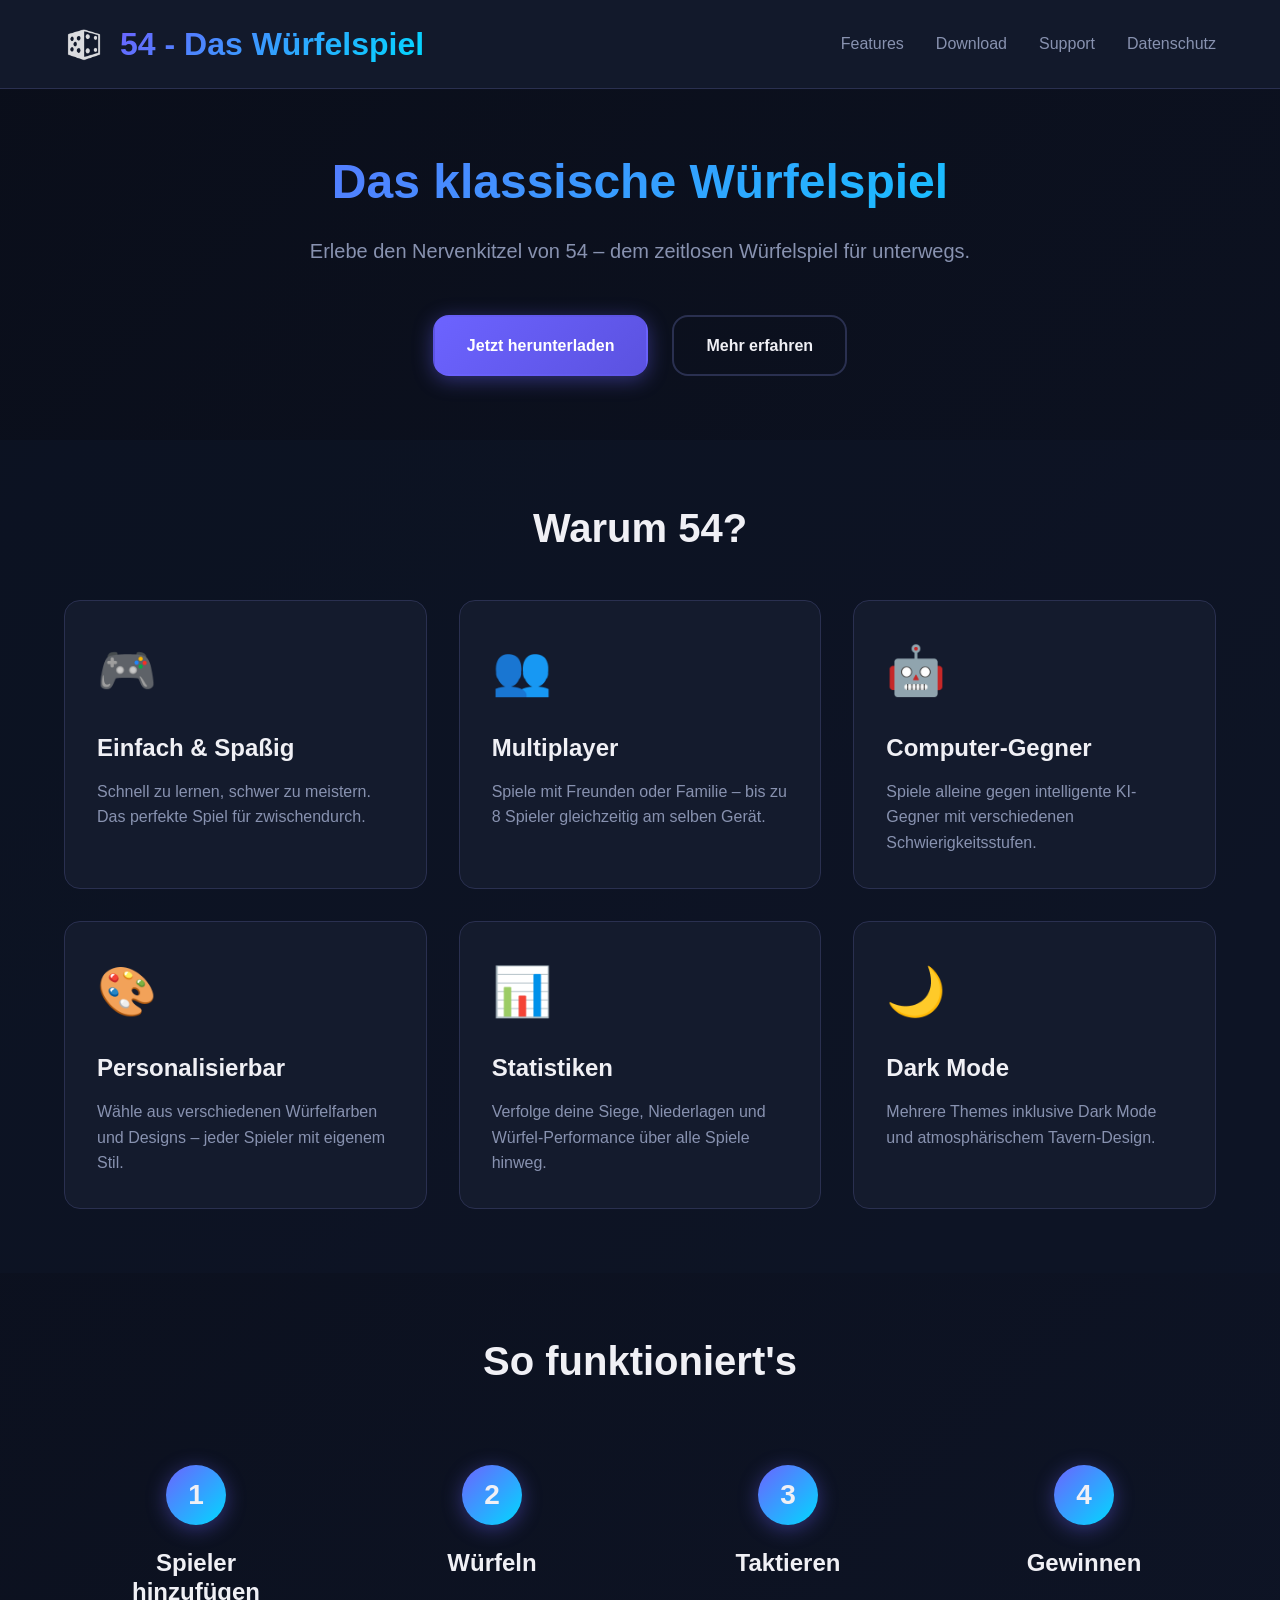
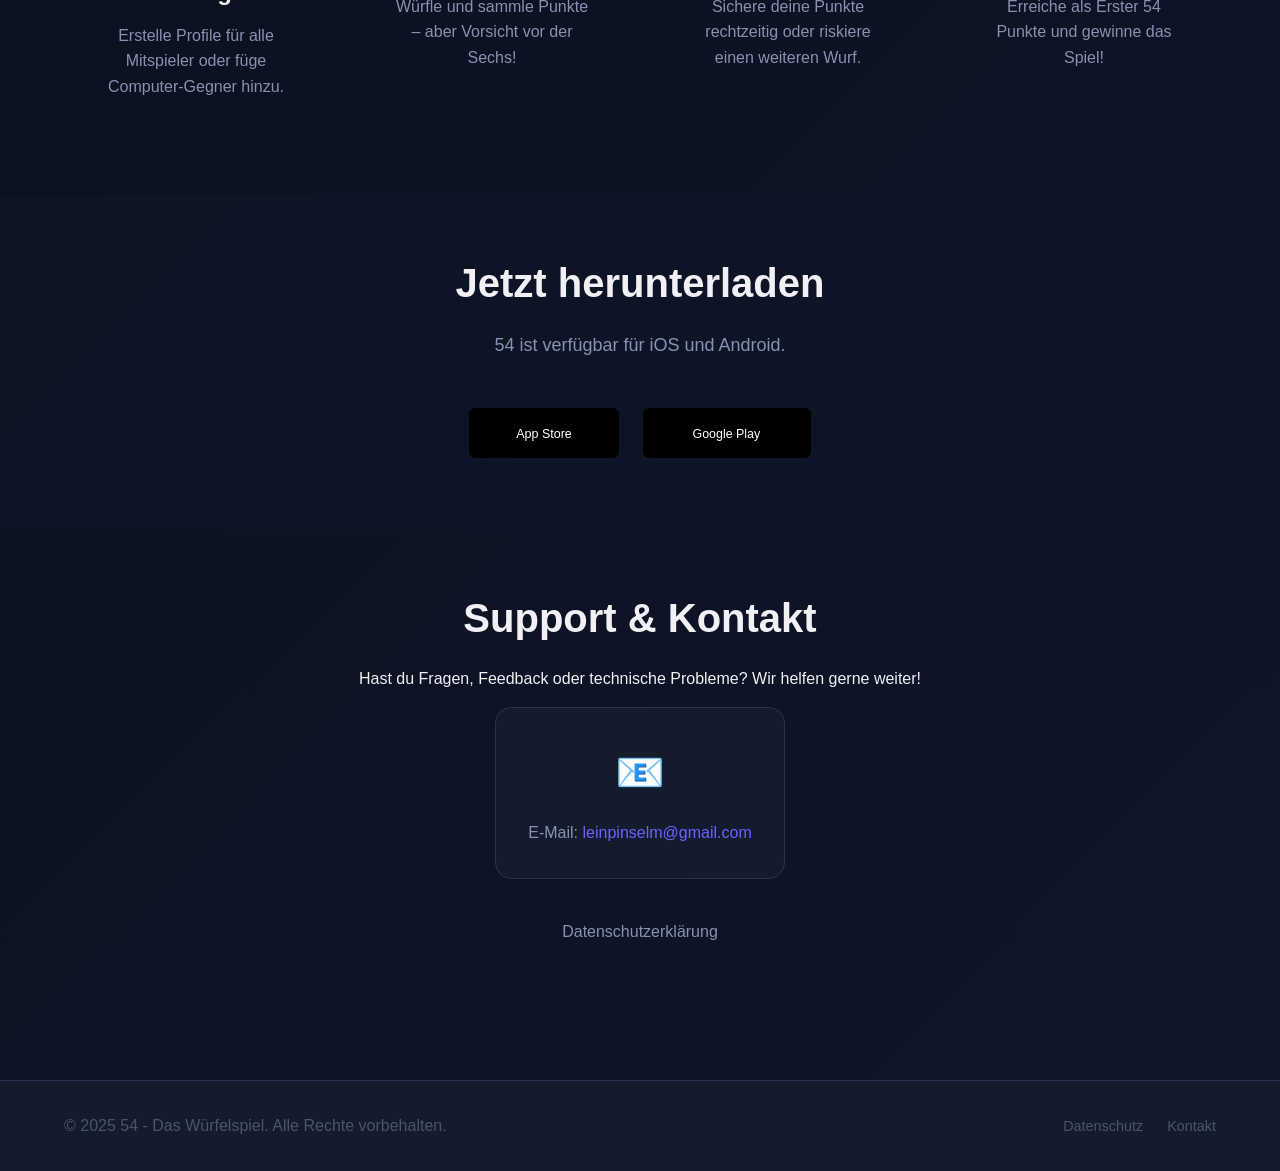
==== docs/index.html @ e67715a3 "Add files via upload" ====
<!DOCTYPE html>
<html lang="de">
<head>
    <meta charset="UTF-8">
    <meta name="viewport" content="width=device-width, initial-scale=1.0">
    <meta name="description" content="54 – Das klassische Würfelspiel für iOS und Android. Spiele gegen Freunde oder Computer-Gegner.">
    <meta name="keywords" content="54, Würfelspiel, Dice Game, iOS, Android, Multiplayer, Brettspiel">
    <meta name="author" content="54 App">
    
    <!-- Open Graph / Facebook -->
    <meta property="og:type" content="website">
    <!-- <meta property="og:url" content="https://fiftyfour-app.de/"> -->
    <meta property="og:title" content="54 – Das klassische Würfelspiel">
    <meta property="og:description" content="Erlebe den Nervenkitzel von 54 – dem zeitlosen Würfelspiel für unterwegs. Jetzt für iOS und Android.">
    <!-- <meta property="og:image" content="https://fiftyfour-app.de/og-image.png"> -->

    <!-- Twitter -->
    <meta property="twitter:card" content="summary_large_image">
    <!-- <meta property="twitter:url" content="https://fiftyfour-app.de/"> -->
    <meta property="twitter:title" content="54 – Das klassische Würfelspiel">
    <meta property="twitter:description" content="Erlebe den Nervenkitzel von 54 – dem zeitlosen Würfelspiel für unterwegs. Jetzt für iOS und Android.">
    <!-- <meta property="twitter:image" content="https://fiftyfour-app.de/og-image.png"> -->
    
    <!-- Favicon -->
    <link rel="icon" type="image/png" href="icon.png">
    
    <title>54 – Das Würfelspiel</title>
    <link rel="stylesheet" href="styles.css">
</head>
<body>
    <header>
        <div class="container">
            <div class="logo">
                <img src="icon.png" alt="FiftyFour App Icon" class="logo-icon">
                <h1>54 - Das Würfelspiel</h1>
            </div>
            <nav>
                <a href="#features">Features</a>
                <a href="#download">Download</a>
                <a href="#support">Support</a>
                <a href="privacy.html">Datenschutz</a>
            </nav>
        </div>
    </header>

    <main>
        <section class="hero">
            <div class="container">
                <h2>Das klassische Würfelspiel</h2>
                <p class="subtitle">Erlebe den Nervenkitzel von 54 – dem zeitlosen Würfelspiel für unterwegs.</p>
                <div class="cta-buttons">
                    <a href="#download" class="btn btn-primary">Jetzt herunterladen</a>
                    <a href="#features" class="btn btn-secondary">Mehr erfahren</a>
                </div>
            </div>
        </section>

        <section id="features" class="features">
            <div class="container">
                <h2>Warum 54?</h2>
                <div class="feature-grid">
                    <div class="feature-card">
                        <div class="feature-icon">🎮</div>
                        <h3>Einfach & Spaßig</h3>
                        <p>Schnell zu lernen, schwer zu meistern. Das perfekte Spiel für zwischendurch.</p>
                    </div>
                    <div class="feature-card">
                        <div class="feature-icon">👥</div>
                        <h3>Multiplayer</h3>
                        <p>Spiele mit Freunden oder Familie – bis zu 8 Spieler gleichzeitig am selben Gerät.</p>
                    </div>
                    <div class="feature-card">
                        <div class="feature-icon">🤖</div>
                        <h3>Computer-Gegner</h3>
                        <p>Spiele alleine gegen intelligente KI-Gegner mit verschiedenen Schwierigkeitsstufen.</p>
                    </div>
                    <div class="feature-card">
                        <div class="feature-icon">🎨</div>
                        <h3>Personalisierbar</h3>
                        <p>Wähle aus verschiedenen Würfelfarben und Designs – jeder Spieler mit eigenem Stil.</p>
                    </div>
                    <div class="feature-card">
                        <div class="feature-icon">📊</div>
                        <h3>Statistiken</h3>
                        <p>Verfolge deine Siege, Niederlagen und Würfel-Performance über alle Spiele hinweg.</p>
                    </div>
                    <div class="feature-card">
                        <div class="feature-icon">🌙</div>
                        <h3>Dark Mode</h3>
                        <p>Mehrere Themes inklusive Dark Mode und atmosphärischem Tavern-Design.</p>
                    </div>
                </div>
            </div>
        </section>

        <section id="how-to-play" class="how-to-play">
            <div class="container">
                <h2>So funktioniert's</h2>
                <div class="steps">
                    <div class="step">
                        <div class="step-number">1</div>
                        <h3>Spieler hinzufügen</h3>
                        <p>Erstelle Profile für alle Mitspieler oder füge Computer-Gegner hinzu.</p>
                    </div>
                    <div class="step">
                        <div class="step-number">2</div>
                        <h3>Würfeln</h3>
                        <p>Würfle und sammle Punkte – aber Vorsicht vor der Sechs!</p>
                    </div>
                    <div class="step">
                        <div class="step-number">3</div>
                        <h3>Taktieren</h3>
                        <p>Sichere deine Punkte rechtzeitig oder riskiere einen weiteren Wurf.</p>
                    </div>
                    <div class="step">
                        <div class="step-number">4</div>
                        <h3>Gewinnen</h3>
                        <p>Erreiche als Erster 54 Punkte und gewinne das Spiel!</p>
                    </div>
                </div>
            </div>
        </section>

        <section id="download" class="download">
            <div class="container">
                <h2>Jetzt herunterladen</h2>
                <p>54 ist verfügbar für iOS und Android.</p>
                <div class="download-buttons">
                    <a href="#" class="store-badge" aria-label="Download on the App Store">
                        <img src="data:image/svg+xml,%3Csvg xmlns='http://www.w3.org/2000/svg' width='120' height='40' viewBox='0 0 120 40'%3E%3Crect fill='%23000' width='120' height='40' rx='5'/%3E%3Ctext x='60' y='24' font-family='Arial' font-size='10' fill='%23fff' text-anchor='middle'%3EApp Store%3C/text%3E%3C/svg%3E" alt="Download on the App Store">
                    </a>
                    <a href="#" class="store-badge" aria-label="Get it on Google Play">
                        <img src="data:image/svg+xml,%3Csvg xmlns='http://www.w3.org/2000/svg' width='135' height='40' viewBox='0 0 135 40'%3E%3Crect fill='%23000' width='135' height='40' rx='5'/%3E%3Ctext x='67' y='24' font-family='Arial' font-size='10' fill='%23fff' text-anchor='middle'%3EGoogle Play%3C/text%3E%3C/svg%3E" alt="Get it on Google Play">
                    </a>
                </div>
            </div>
        </section>

        <section id="support" class="support">
            <div class="container">
                <h2>Support & Kontakt</h2>
                <p>Hast du Fragen, Feedback oder technische Probleme? Wir helfen gerne weiter!</p>
                <div class="contact-info">
                    <div class="contact-item">
                        <div class="contact-icon">📧</div>
                        <p>E-Mail: <a href="mailto:leinpinselm@gmail.com">leinpinselm@gmail.com</a></p>
                    </div>
                </div>
                <div class="support-links">
                    <a href="privacy.html" class="support-link">Datenschutzerklärung</a>
                </div>
            </div>
        </section>
    </main>

    <footer>
        <div class="container">
            <p>&copy; 2025 54 - Das Würfelspiel. Alle Rechte vorbehalten.</p>
            <nav class="footer-nav">
                <a href="privacy.html">Datenschutz</a>
                <a href="#support">Kontakt</a>
            </nav>
        </div>
    </footer>
</body>
</html>
---- docs/styles.css ----
/* ============================================
   FiftyFour Website Styles
   ============================================ */

:root {
    /* Color Palette - derived from app theme */
    --color-primary: #6C63FF;
    --color-primary-dark: #5B52E0;
    --color-secondary: #00D9FF;
    --color-accent-gold: #FFD700;
    --color-accent-green: #00E676;
    --color-accent-red: #FF4757;

    /* Backgrounds */
    --bg-dark: #0A0E1A;
    --bg-dark-alt: #0F1629;
    --bg-card: #141B2D;
    --bg-card-light: #1C2541;

    /* Text Colors */
    --text-primary: #F0F0F5;
    --text-secondary: #8892B0;
    --text-muted: #4A5568;

    /* Borders */
    --border-subtle: #2A3050;

    /* Spacing */
    --spacing-xs: 0.5rem;
    --spacing-sm: 1rem;
    --spacing-md: 1.5rem;
    --spacing-lg: 2rem;
    --spacing-xl: 3rem;
    --spacing-2xl: 4rem;

    /* Borders & Radius */
    --radius-sm: 8px;
    --radius-md: 12px;
    --radius-lg: 16px;
    --radius-xl: 24px;

    /* Transitions */
    --transition-fast: 0.15s ease;
    --transition-normal: 0.3s ease;
    --transition-slow: 0.5s ease;
}

/* ============================================
   Base Styles
   ============================================ */

* {
    margin: 0;
    padding: 0;
    box-sizing: border-box;
}

html {
    scroll-behavior: smooth;
}

body {
    font-family: -apple-system, BlinkMacSystemFont, 'Segoe UI', 'Roboto', 'Oxygen', 'Ubuntu', 'Cantarell', sans-serif;
    background: linear-gradient(135deg, var(--bg-dark) 0%, var(--bg-dark-alt) 100%);
    color: var(--text-primary);
    line-height: 1.6;
    min-height: 100vh;
}

.container {
    max-width: 1200px;
    margin: 0 auto;
    padding: 0 var(--spacing-md);
}

/* ============================================
   Typography
   ============================================ */

h1, h2, h3, h4, h5, h6 {
    font-weight: 700;
    line-height: 1.2;
    margin-bottom: var(--spacing-sm);
}

h1 { font-size: 2.5rem; }
h2 { font-size: 2rem; }
h3 { font-size: 1.5rem; }
h4 { font-size: 1.25rem; }

p {
    margin-bottom: var(--spacing-sm);
}

a {
    color: var(--color-primary);
    text-decoration: none;
    transition: color var(--transition-fast);
}

a:hover {
    color: var(--color-secondary);
}

/* ============================================
   Header
   ============================================ */

header {
    background: rgba(20, 27, 45, 0.95);
    backdrop-filter: blur(10px);
    border-bottom: 1px solid var(--border-subtle);
    padding: var(--spacing-md) 0;
    position: sticky;
    top: 0;
    z-index: 1000;
}

header .container {
    display: flex;
    justify-content: space-between;
    align-items: center;
}

.logo {
    display: flex;
    align-items: center;
    gap: var(--spacing-sm);
}

.logo-icon {
    width: 40px;
    height: 40px;
    border-radius: var(--radius-sm);
    object-fit: contain;
    animation: subtle-float 3s ease-in-out infinite;
}

@keyframes subtle-float {
    0%, 100% { transform: translateY(0); }
    50% { transform: translateY(-5px); }
}

.logo h1 {
    margin: 0;
    font-size: 2rem;
    background: linear-gradient(135deg, var(--color-primary), var(--color-secondary));
    -webkit-background-clip: text;
    -webkit-text-fill-color: transparent;
    background-clip: text;
}

nav {
    display: flex;
    gap: var(--spacing-lg);
}

nav a {
    color: var(--text-secondary);
    font-weight: 500;
    transition: color var(--transition-fast);
}

nav a:hover {
    color: var(--text-primary);
}

/* ============================================
   Hero Section
   ============================================ */

.hero {
    padding: var(--spacing-2xl) 0;
    text-align: center;
}

.hero h2 {
    font-size: 3rem;
    margin-bottom: var(--spacing-md);
    background: linear-gradient(135deg, var(--color-primary), var(--color-secondary));
    -webkit-background-clip: text;
    -webkit-text-fill-color: transparent;
    background-clip: text;
}

.subtitle {
    font-size: 1.25rem;
    color: var(--text-secondary);
    margin-bottom: var(--spacing-xl);
}

.cta-buttons {
    display: flex;
    gap: var(--spacing-md);
    justify-content: center;
    flex-wrap: wrap;
}

/* ============================================
   Buttons
   ============================================ */

.btn {
    display: inline-block;
    padding: var(--spacing-sm) var(--spacing-lg);
    border-radius: var(--radius-lg);
    font-weight: 600;
    font-size: 1rem;
    text-align: center;
    cursor: pointer;
    transition: all var(--transition-normal);
    border: 2px solid transparent;
}

.btn-primary {
    background: linear-gradient(135deg, var(--color-primary), var(--color-primary-dark));
    color: white;
    box-shadow: 0 4px 20px rgba(108, 99, 255, 0.4);
}

.btn-primary:hover {
    transform: translateY(-2px);
    box-shadow: 0 6px 30px rgba(108, 99, 255, 0.6);
}

.btn-secondary {
    background: transparent;
    color: var(--text-primary);
    border: 2px solid var(--border-subtle);
}

.btn-secondary:hover {
    border-color: var(--color-primary);
    background: rgba(108, 99, 255, 0.1);
}

/* ============================================
   Features Section
   ============================================ */

.features {
    padding: var(--spacing-2xl) 0;
    background: rgba(15, 22, 41, 0.5);
}

.features h2 {
    text-align: center;
    margin-bottom: var(--spacing-xl);
    font-size: 2.5rem;
}

.feature-grid {
    display: grid;
    grid-template-columns: repeat(auto-fit, minmax(280px, 1fr));
    gap: var(--spacing-lg);
}

.feature-card {
    background: var(--bg-card);
    border: 1px solid var(--border-subtle);
    border-radius: var(--radius-lg);
    padding: var(--spacing-lg);
    transition: all var(--transition-normal);
}

.feature-card:hover {
    transform: translateY(-5px);
    border-color: var(--color-primary);
    box-shadow: 0 8px 30px rgba(108, 99, 255, 0.2);
}

.feature-icon {
    font-size: 3rem;
    margin-bottom: var(--spacing-md);
}

.feature-card h3 {
    color: var(--text-primary);
    margin-bottom: var(--spacing-sm);
}

.feature-card p {
    color: var(--text-secondary);
    margin: 0;
}

/* ============================================
   How To Play Section
   ============================================ */

.how-to-play {
    padding: var(--spacing-2xl) 0;
}

.how-to-play h2 {
    text-align: center;
    margin-bottom: var(--spacing-xl);
    font-size: 2.5rem;
}

.steps {
    display: grid;
    grid-template-columns: repeat(auto-fit, minmax(240px, 1fr));
    gap: var(--spacing-lg);
}

.step {
    text-align: center;
    padding: var(--spacing-lg);
}

.step-number {
    width: 60px;
    height: 60px;
    background: linear-gradient(135deg, var(--color-primary), var(--color-secondary));
    border-radius: 50%;
    display: flex;
    align-items: center;
    justify-content: center;
    font-size: 1.75rem;
    font-weight: bold;
    margin: 0 auto var(--spacing-md);
    box-shadow: 0 4px 20px rgba(108, 99, 255, 0.4);
}

.step h3 {
    margin-bottom: var(--spacing-sm);
}

.step p {
    color: var(--text-secondary);
    margin: 0;
}

/* ============================================
   Download Section
   ============================================ */

.download {
    padding: var(--spacing-2xl) 0;
    background: rgba(15, 22, 41, 0.5);
    text-align: center;
}

.download h2 {
    margin-bottom: var(--spacing-md);
    font-size: 2.5rem;
}

.download p {
    font-size: 1.125rem;
    color: var(--text-secondary);
    margin-bottom: var(--spacing-xl);
}

.download-buttons {
    display: flex;
    gap: var(--spacing-md);
    justify-content: center;
    flex-wrap: wrap;
}

.store-badge {
    display: inline-block;
    transition: transform var(--transition-fast);
}

.store-badge:hover {
    transform: scale(1.05);
}

.store-badge img {
    height: 50px;
    width: auto;
}

/* ============================================
   Support Section
   ============================================ */

.support {
    padding: var(--spacing-2xl) 0;
    text-align: center;
}

.support h2 {
    margin-bottom: var(--spacing-md);
    font-size: 2.5rem;
}

.support > p {
    font-size: 1.125rem;
    color: var(--text-secondary);
    margin-bottom: var(--spacing-xl);
}

.contact-info {
    display: flex;
    justify-content: center;
    gap: var(--spacing-xl);
    flex-wrap: wrap;
    margin-bottom: var(--spacing-lg);
}

.contact-item {
    background: var(--bg-card);
    border: 1px solid var(--border-subtle);
    border-radius: var(--radius-lg);
    padding: var(--spacing-lg);
    min-width: 280px;
}

.contact-icon {
    font-size: 2.5rem;
    margin-bottom: var(--spacing-sm);
}

.contact-item p {
    margin: 0;
    color: var(--text-secondary);
}

.contact-item a {
    color: var(--color-primary);
    font-weight: 500;
}

.support-links {
    display: flex;
    gap: var(--spacing-md);
    justify-content: center;
    flex-wrap: wrap;
}

.support-link {
    color: var(--text-secondary);
    font-weight: 500;
    padding: var(--spacing-xs) var(--spacing-md);
    border-radius: var(--radius-sm);
    transition: all var(--transition-fast);
}

.support-link:hover {
    background: rgba(108, 99, 255, 0.1);
    color: var(--color-primary);
}

/* ============================================
   Privacy Page
   ============================================ */

.privacy-page {
    padding: var(--spacing-xl) 0;
}

.privacy-page .container {
    max-width: 900px;
}

.privacy-page h1 {
    font-size: 2.5rem;
    margin-bottom: var(--spacing-sm);
    text-align: center;
}

.last-updated {
    text-align: center;
    color: var(--text-muted);
    font-style: italic;
    margin-bottom: var(--spacing-xl);
}

.privacy-section {
    background: var(--bg-card);
    border: 1px solid var(--border-subtle);
    border-radius: var(--radius-lg);
    padding: var(--spacing-lg);
    margin-bottom: var(--spacing-lg);
}

.privacy-section h2 {
    color: var(--color-primary);
    border-bottom: 2px solid var(--border-subtle);
    padding-bottom: var(--spacing-sm);
    margin-bottom: var(--spacing-md);
}

.privacy-section h3 {
    color: var(--text-primary);
    margin-top: var(--spacing-md);
    margin-bottom: var(--spacing-sm);
}

.privacy-section ul {
    margin-left: var(--spacing-lg);
    margin-bottom: var(--spacing-sm);
}

.privacy-section li {
    color: var(--text-secondary);
    margin-bottom: var(--spacing-xs);
}

.contact-box {
    background: rgba(108, 99, 255, 0.1);
    border: 1px solid var(--color-primary);
    border-radius: var(--radius-md);
    padding: var(--spacing-md);
    margin: var(--spacing-md) 0;
}

.contact-box p {
    margin: 0;
}

.back-link {
    text-align: center;
    margin-top: var(--spacing-xl);
}

/* ============================================
   Footer
   ============================================ */

footer {
    background: var(--bg-card);
    border-top: 1px solid var(--border-subtle);
    padding: var(--spacing-lg) 0;
    margin-top: var(--spacing-2xl);
}

footer .container {
    display: flex;
    justify-content: space-between;
    align-items: center;
    flex-wrap: wrap;
    gap: var(--spacing-md);
}

footer p {
    margin: 0;
    color: var(--text-muted);
}

.footer-nav {
    display: flex;
    gap: var(--spacing-md);
}

.footer-nav a {
    color: var(--text-muted);
    font-size: 0.9rem;
}

.footer-nav a:hover {
    color: var(--text-primary);
}

/* ============================================
   Responsive Design
   ============================================ */

@media (max-width: 768px) {
    h1 { font-size: 2rem; }
    h2 { font-size: 1.75rem; }
    h3 { font-size: 1.25rem; }

    .hero h2 {
        font-size: 2rem;
    }

    nav {
        gap: var(--spacing-sm);
    }

    nav a {
        font-size: 0.9rem;
    }

    .cta-buttons {
        flex-direction: column;
        align-items: center;
    }

    .btn {
        width: 100%;
        max-width: 280px;
    }

    footer .container {
        flex-direction: column;
        text-align: center;
    }

    .feature-grid,
    .steps {
        grid-template-columns: 1fr;
    }
}

@media (max-width: 480px) {
    .logo h1 {
        font-size: 1.5rem;
    }

    nav {
        display: grid;
        grid-template-columns: 1fr 1fr;
        gap: var(--spacing-xs);
    }

    .hero {
        padding: var(--spacing-xl) 0;
    }

    .features,
    .how-to-play,
    .download,
    .support {
        padding: var(--spacing-xl) 0;
    }
}
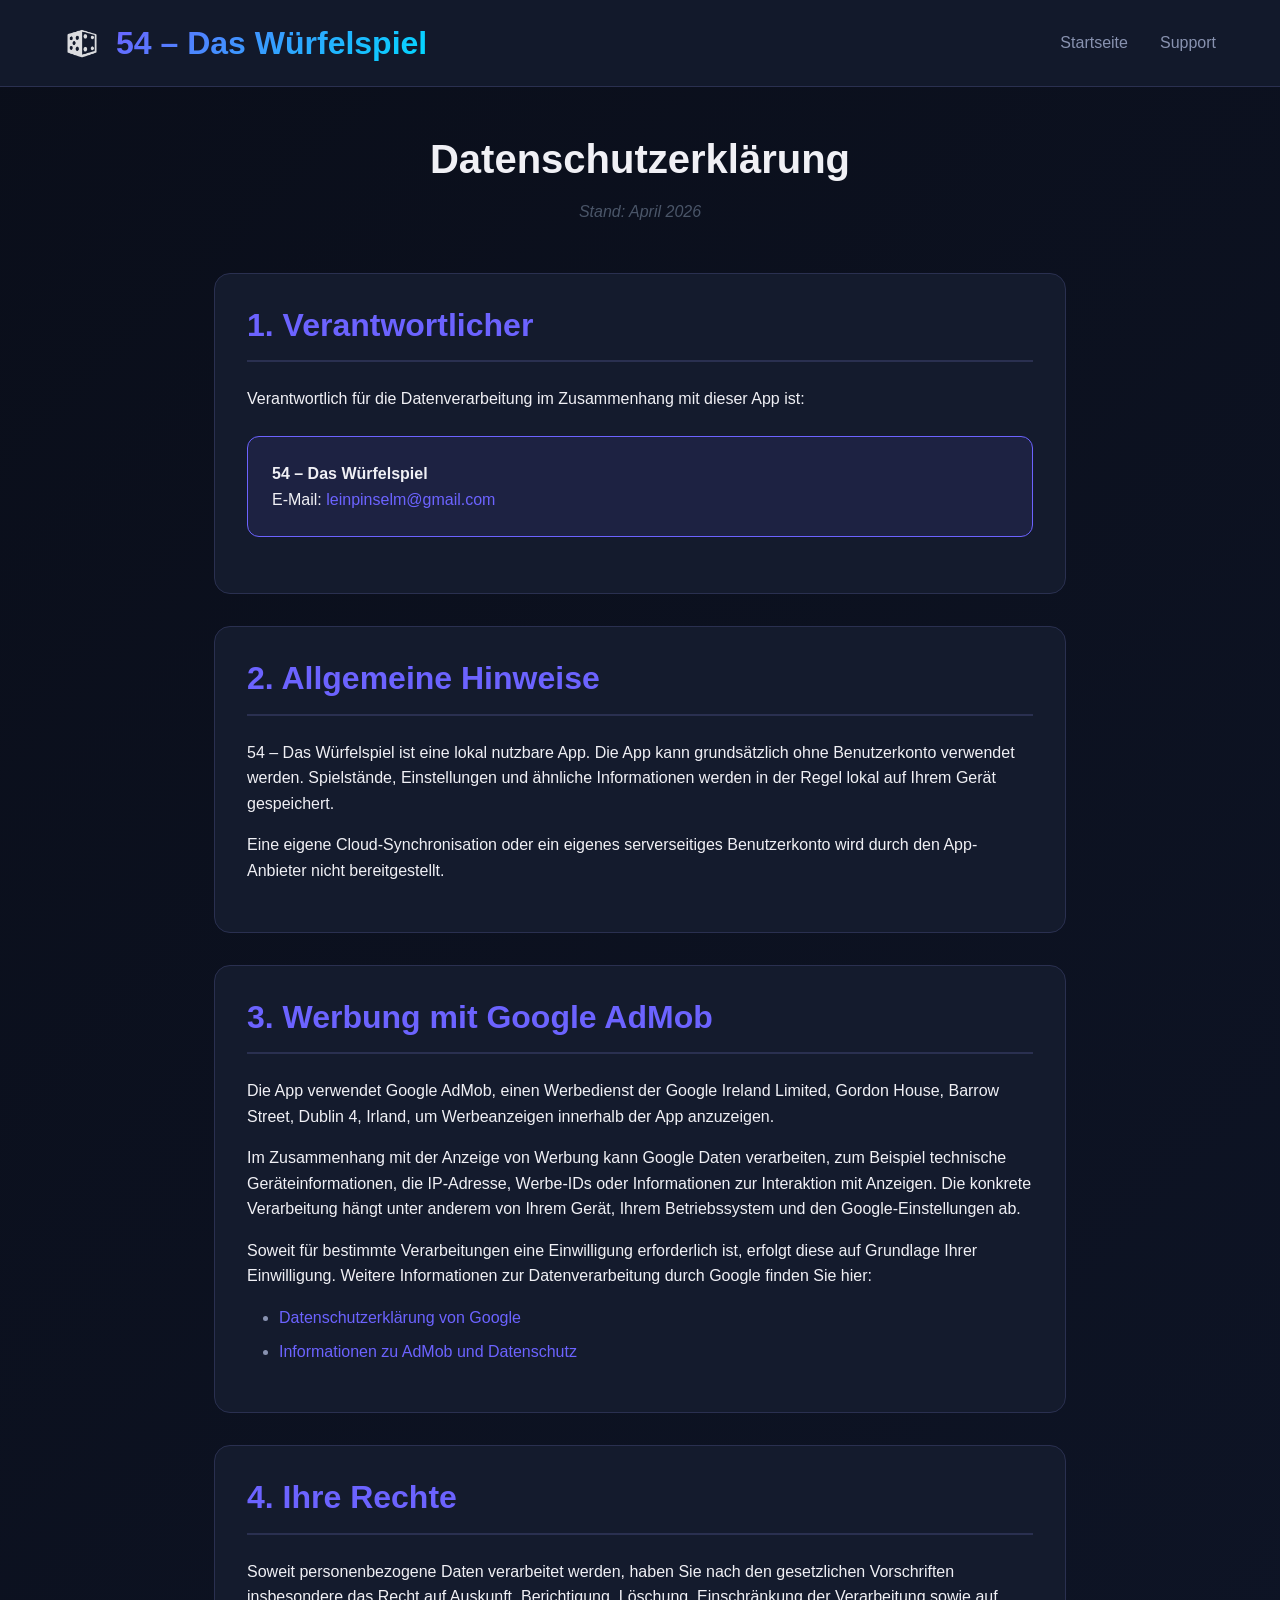
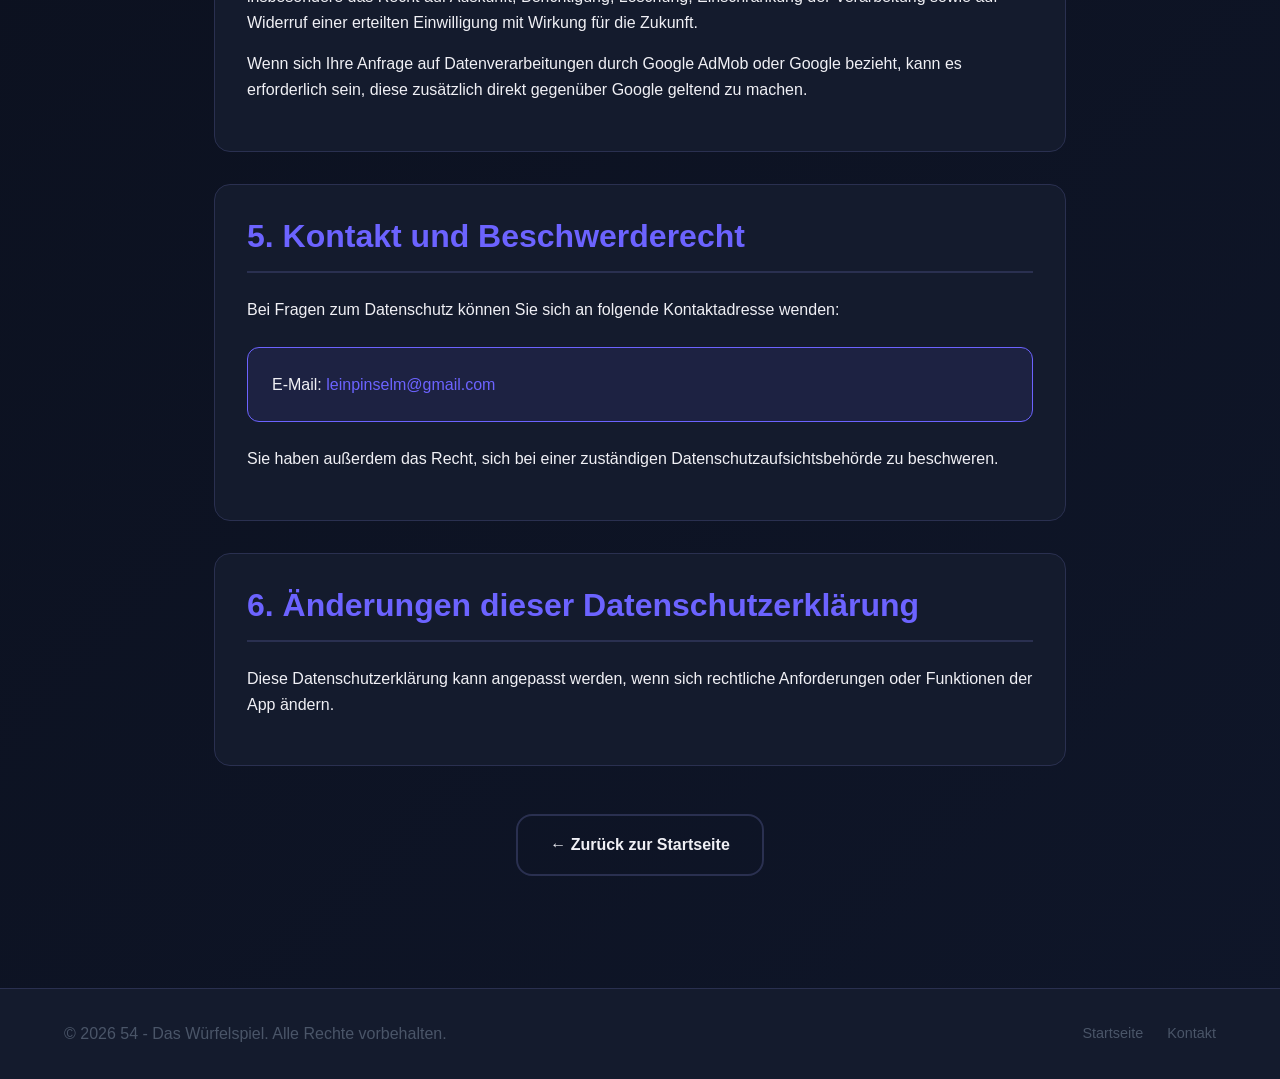
==== commit 0918a98b: "Add files via upload" ====
--- a/docs/index.html
+++ b/docs/index.html
@@ -3,164 +3,95 @@
 <head>
     <meta charset="UTF-8">
     <meta name="viewport" content="width=device-width, initial-scale=1.0">
-    <meta name="description" content="54 – Das klassische Würfelspiel für iOS und Android. Spiele gegen Freunde oder Computer-Gegner.">
-    <meta name="keywords" content="54, Würfelspiel, Dice Game, iOS, Android, Multiplayer, Brettspiel">
-    <meta name="author" content="54 App">
-    
-    <!-- Open Graph / Facebook -->
-    <meta property="og:type" content="website">
-    <!-- <meta property="og:url" content="https://fiftyfour-app.de/"> -->
-    <meta property="og:title" content="54 – Das klassische Würfelspiel">
-    <meta property="og:description" content="Erlebe den Nervenkitzel von 54 – dem zeitlosen Würfelspiel für unterwegs. Jetzt für iOS und Android.">
-    <!-- <meta property="og:image" content="https://fiftyfour-app.de/og-image.png"> -->
+    <meta name="description" content="Datenschutzerklärung für die 54 App – Informationen zur lokalen Datenspeicherung und zur Verwendung von Google AdMob.">
+    <meta name="robots" content="index, follow">
 
-    <!-- Twitter -->
-    <meta property="twitter:card" content="summary_large_image">
-    <!-- <meta property="twitter:url" content="https://fiftyfour-app.de/"> -->
-    <meta property="twitter:title" content="54 – Das klassische Würfelspiel">
-    <meta property="twitter:description" content="Erlebe den Nervenkitzel von 54 – dem zeitlosen Würfelspiel für unterwegs. Jetzt für iOS und Android.">
-    <!-- <meta property="twitter:image" content="https://fiftyfour-app.de/og-image.png"> -->
-    
-    <!-- Favicon -->
     <link rel="icon" type="image/png" href="icon.png">
-    
-    <title>54 – Das Würfelspiel</title>
+
+    <title>Datenschutzerklärung</title>
     <link rel="stylesheet" href="styles.css">
 </head>
 <body>
     <header>
         <div class="container">
             <div class="logo">
-                <img src="icon.png" alt="FiftyFour App Icon" class="logo-icon">
-                <h1>54 - Das Würfelspiel</h1>
+                <img src="icon.png" alt="54 App Icon" class="logo-icon" width="36" height="36">
+                <h1>54 – Das Würfelspiel</h1>
             </div>
             <nav>
-                <a href="#features">Features</a>
-                <a href="#download">Download</a>
-                <a href="#support">Support</a>
-                <a href="privacy.html">Datenschutz</a>
+                <a href="index.html">Startseite</a>
+                <a href="index.html#support">Support</a>
             </nav>
         </div>
     </header>
 
-    <main>
-        <section class="hero">
-            <div class="container">
-                <h2>Das klassische Würfelspiel</h2>
-                <p class="subtitle">Erlebe den Nervenkitzel von 54 – dem zeitlosen Würfelspiel für unterwegs.</p>
-                <div class="cta-buttons">
-                    <a href="#download" class="btn btn-primary">Jetzt herunterladen</a>
-                    <a href="#features" class="btn btn-secondary">Mehr erfahren</a>
+    <main class="privacy-page">
+        <div class="container">
+            <h1>Datenschutzerklärung</h1>
+            <p class="last-updated">Stand: April 2026</p>
+
+            <section class="privacy-section">
+                <h2>1. Verantwortlicher</h2>
+                <p>Verantwortlich für die Datenverarbeitung im Zusammenhang mit dieser App ist:</p>
+                <div class="contact-box">
+                    <p>
+                        <strong>54 – Das Würfelspiel</strong><br>
+                        E-Mail: <a href="mailto:leinpinselm@gmail.com">leinpinselm@gmail.com</a>
+                    </p>
                 </div>
+            </section>
+
+            <section class="privacy-section">
+                <h2>2. Allgemeine Hinweise</h2>
+                <p>54 – Das Würfelspiel ist eine lokal nutzbare App. Die App kann grundsätzlich ohne Benutzerkonto verwendet werden. Spielstände, Einstellungen und ähnliche Informationen werden in der Regel lokal auf Ihrem Gerät gespeichert.</p>
+                <p>Eine eigene Cloud-Synchronisation oder ein eigenes serverseitiges Benutzerkonto wird durch den App-Anbieter nicht bereitgestellt.</p>
+            </section>
+
+            <section class="privacy-section">
+                <h2>3. Werbung mit Google AdMob</h2>
+                <p>Die App verwendet Google AdMob, einen Werbedienst der Google Ireland Limited, Gordon House, Barrow Street, Dublin 4, Irland, um Werbeanzeigen innerhalb der App anzuzeigen.</p>
+                <p>Im Zusammenhang mit der Anzeige von Werbung kann Google Daten verarbeiten, zum Beispiel technische Geräteinformationen, die IP-Adresse, Werbe-IDs oder Informationen zur Interaktion mit Anzeigen. Die konkrete Verarbeitung hängt unter anderem von Ihrem Gerät, Ihrem Betriebssystem und den Google-Einstellungen ab.</p>
+                <p>Soweit für bestimmte Verarbeitungen eine Einwilligung erforderlich ist, erfolgt diese auf Grundlage Ihrer Einwilligung. Weitere Informationen zur Datenverarbeitung durch Google finden Sie hier:</p>
+                <ul>
+                    <li><a href="https://policies.google.com/privacy" target="_blank" rel="noopener">Datenschutzerklärung von Google</a></li>
+                    <li><a href="https://support.google.com/admob/answer/6128543" target="_blank" rel="noopener">Informationen zu AdMob und Datenschutz</a></li>
+                </ul>
+            </section>
+
+            <section class="privacy-section">
+                <h2>4. Ihre Rechte</h2>
+                <p>Soweit personenbezogene Daten verarbeitet werden, haben Sie nach den gesetzlichen Vorschriften insbesondere das Recht auf Auskunft, Berichtigung, Löschung, Einschränkung der Verarbeitung sowie auf Widerruf einer erteilten Einwilligung mit Wirkung für die Zukunft.</p>
+                <p>Wenn sich Ihre Anfrage auf Datenverarbeitungen durch Google AdMob oder Google bezieht, kann es erforderlich sein, diese zusätzlich direkt gegenüber Google geltend zu machen.</p>
+            </section>
+
+            <section class="privacy-section">
+                <h2>5. Kontakt und Beschwerderecht</h2>
+                <p>Bei Fragen zum Datenschutz können Sie sich an folgende Kontaktadresse wenden:</p>
+                <div class="contact-box">
+                    <p>E-Mail: <a href="mailto:leinpinselm@gmail.com">leinpinselm@gmail.com</a></p>
+                </div>
+                <p>Sie haben außerdem das Recht, sich bei einer zuständigen Datenschutzaufsichtsbehörde zu beschweren.</p>
+            </section>
+
+            <section class="privacy-section">
+                <h2>6. Änderungen dieser Datenschutzerklärung</h2>
+                <p>Diese Datenschutzerklärung kann angepasst werden, wenn sich rechtliche Anforderungen oder Funktionen der App ändern.</p>
+            </section>
+
+            <div class="back-link">
+                <a href="index.html" class="btn btn-secondary">← Zurück zur Startseite</a>
             </div>
-        </section>
-
-        <section id="features" class="features">
-            <div class="container">
-                <h2>Warum 54?</h2>
-                <div class="feature-grid">
-                    <div class="feature-card">
-                        <div class="feature-icon">🎮</div>
-                        <h3>Einfach & Spaßig</h3>
-                        <p>Schnell zu lernen, schwer zu meistern. Das perfekte Spiel für zwischendurch.</p>
-                    </div>
-                    <div class="feature-card">
-                        <div class="feature-icon">👥</div>
-                        <h3>Multiplayer</h3>
-                        <p>Spiele mit Freunden oder Familie – bis zu 8 Spieler gleichzeitig am selben Gerät.</p>
-                    </div>
-                    <div class="feature-card">
-                        <div class="feature-icon">🤖</div>
-                        <h3>Computer-Gegner</h3>
-                        <p>Spiele alleine gegen intelligente KI-Gegner mit verschiedenen Schwierigkeitsstufen.</p>
-                    </div>
-                    <div class="feature-card">
-                        <div class="feature-icon">🎨</div>
-                        <h3>Personalisierbar</h3>
-                        <p>Wähle aus verschiedenen Würfelfarben und Designs – jeder Spieler mit eigenem Stil.</p>
-                    </div>
-                    <div class="feature-card">
-                        <div class="feature-icon">📊</div>
-                        <h3>Statistiken</h3>
-                        <p>Verfolge deine Siege, Niederlagen und Würfel-Performance über alle Spiele hinweg.</p>
-                    </div>
-                    <div class="feature-card">
-                        <div class="feature-icon">🌙</div>
-                        <h3>Dark Mode</h3>
-                        <p>Mehrere Themes inklusive Dark Mode und atmosphärischem Tavern-Design.</p>
-                    </div>
-                </div>
-            </div>
-        </section>
-
-        <section id="how-to-play" class="how-to-play">
-            <div class="container">
-                <h2>So funktioniert's</h2>
-                <div class="steps">
-                    <div class="step">
-                        <div class="step-number">1</div>
-                        <h3>Spieler hinzufügen</h3>
-                        <p>Erstelle Profile für alle Mitspieler oder füge Computer-Gegner hinzu.</p>
-                    </div>
-                    <div class="step">
-                        <div class="step-number">2</div>
-                        <h3>Würfeln</h3>
-                        <p>Würfle und sammle Punkte – aber Vorsicht vor der Sechs!</p>
-                    </div>
-                    <div class="step">
-                        <div class="step-number">3</div>
-                        <h3>Taktieren</h3>
-                        <p>Sichere deine Punkte rechtzeitig oder riskiere einen weiteren Wurf.</p>
-                    </div>
-                    <div class="step">
-                        <div class="step-number">4</div>
-                        <h3>Gewinnen</h3>
-                        <p>Erreiche als Erster 54 Punkte und gewinne das Spiel!</p>
-                    </div>
-                </div>
-            </div>
-        </section>
-
-        <section id="download" class="download">
-            <div class="container">
-                <h2>Jetzt herunterladen</h2>
-                <p>54 ist verfügbar für iOS und Android.</p>
-                <div class="download-buttons">
-                    <a href="#" class="store-badge" aria-label="Download on the App Store">
-                        <img src="data:image/svg+xml,%3Csvg xmlns='http://www.w3.org/2000/svg' width='120' height='40' viewBox='0 0 120 40'%3E%3Crect fill='%23000' width='120' height='40' rx='5'/%3E%3Ctext x='60' y='24' font-family='Arial' font-size='10' fill='%23fff' text-anchor='middle'%3EApp Store%3C/text%3E%3C/svg%3E" alt="Download on the App Store">
-                    </a>
-                    <a href="#" class="store-badge" aria-label="Get it on Google Play">
-                        <img src="data:image/svg+xml,%3Csvg xmlns='http://www.w3.org/2000/svg' width='135' height='40' viewBox='0 0 135 40'%3E%3Crect fill='%23000' width='135' height='40' rx='5'/%3E%3Ctext x='67' y='24' font-family='Arial' font-size='10' fill='%23fff' text-anchor='middle'%3EGoogle Play%3C/text%3E%3C/svg%3E" alt="Get it on Google Play">
-                    </a>
-                </div>
-            </div>
-        </section>
-
-        <section id="support" class="support">
-            <div class="container">
-                <h2>Support & Kontakt</h2>
-                <p>Hast du Fragen, Feedback oder technische Probleme? Wir helfen gerne weiter!</p>
-                <div class="contact-info">
-                    <div class="contact-item">
-                        <div class="contact-icon">📧</div>
-                        <p>E-Mail: <a href="mailto:leinpinselm@gmail.com">leinpinselm@gmail.com</a></p>
-                    </div>
-                </div>
-                <div class="support-links">
-                    <a href="privacy.html" class="support-link">Datenschutzerklärung</a>
-                </div>
-            </div>
-        </section>
+        </div>
     </main>
 
     <footer>
         <div class="container">
-            <p>&copy; 2025 54 - Das Würfelspiel. Alle Rechte vorbehalten.</p>
+            <p>&copy; 2026 54 - Das Würfelspiel. Alle Rechte vorbehalten.</p>
             <nav class="footer-nav">
-                <a href="privacy.html">Datenschutz</a>
-                <a href="#support">Kontakt</a>
+                <a href="index.html">Startseite</a>
+                <a href="index.html#support">Kontakt</a>
             </nav>
         </div>
     </footer>
 </body>
-</html>
+</html>
--- a/docs/styles.css
+++ b/docs/styles.css
@@ -129,8 +129,10 @@
 }
 
 .logo-icon {
-    width: 40px;
-    height: 40px;
+    width: 36px;
+    height: 36px;
+    max-width: 36px;
+    max-height: 36px;
     border-radius: var(--radius-sm);
     object-fit: contain;
     animation: subtle-float 3s ease-in-out infinite;
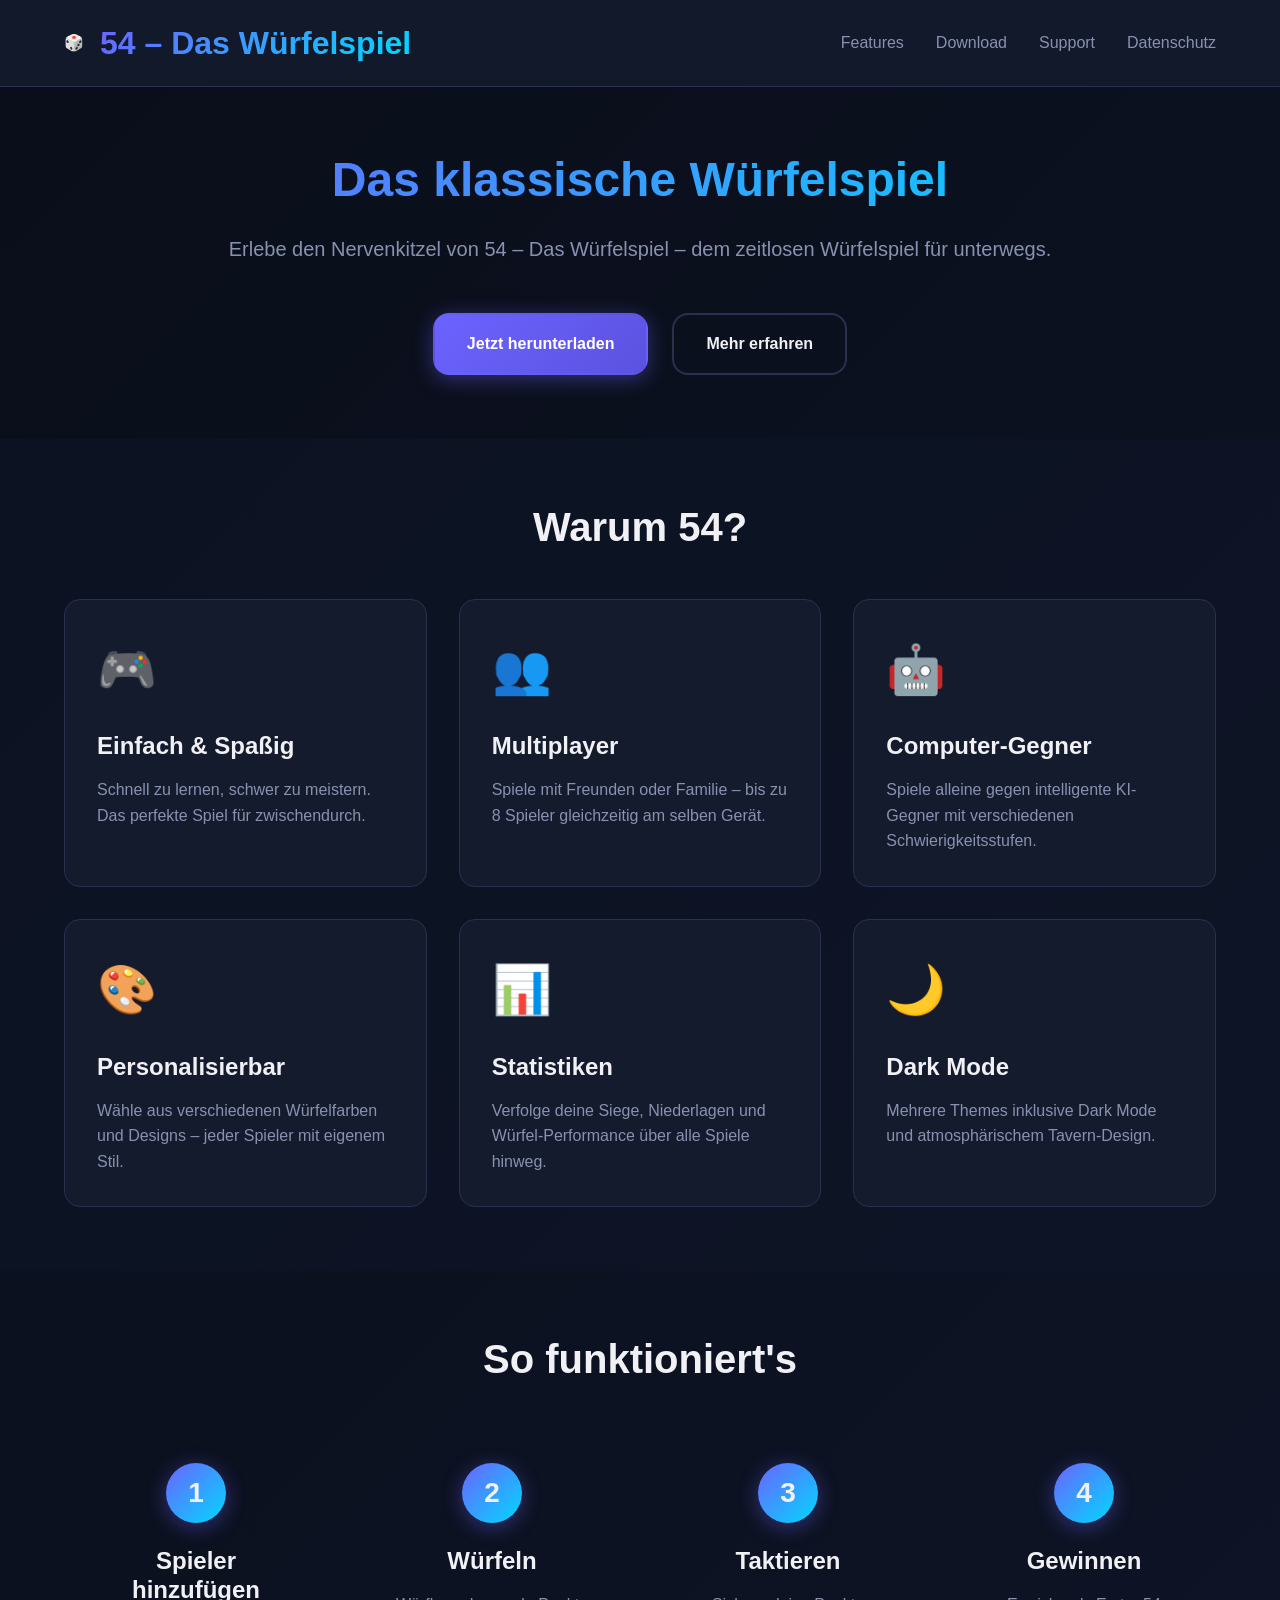
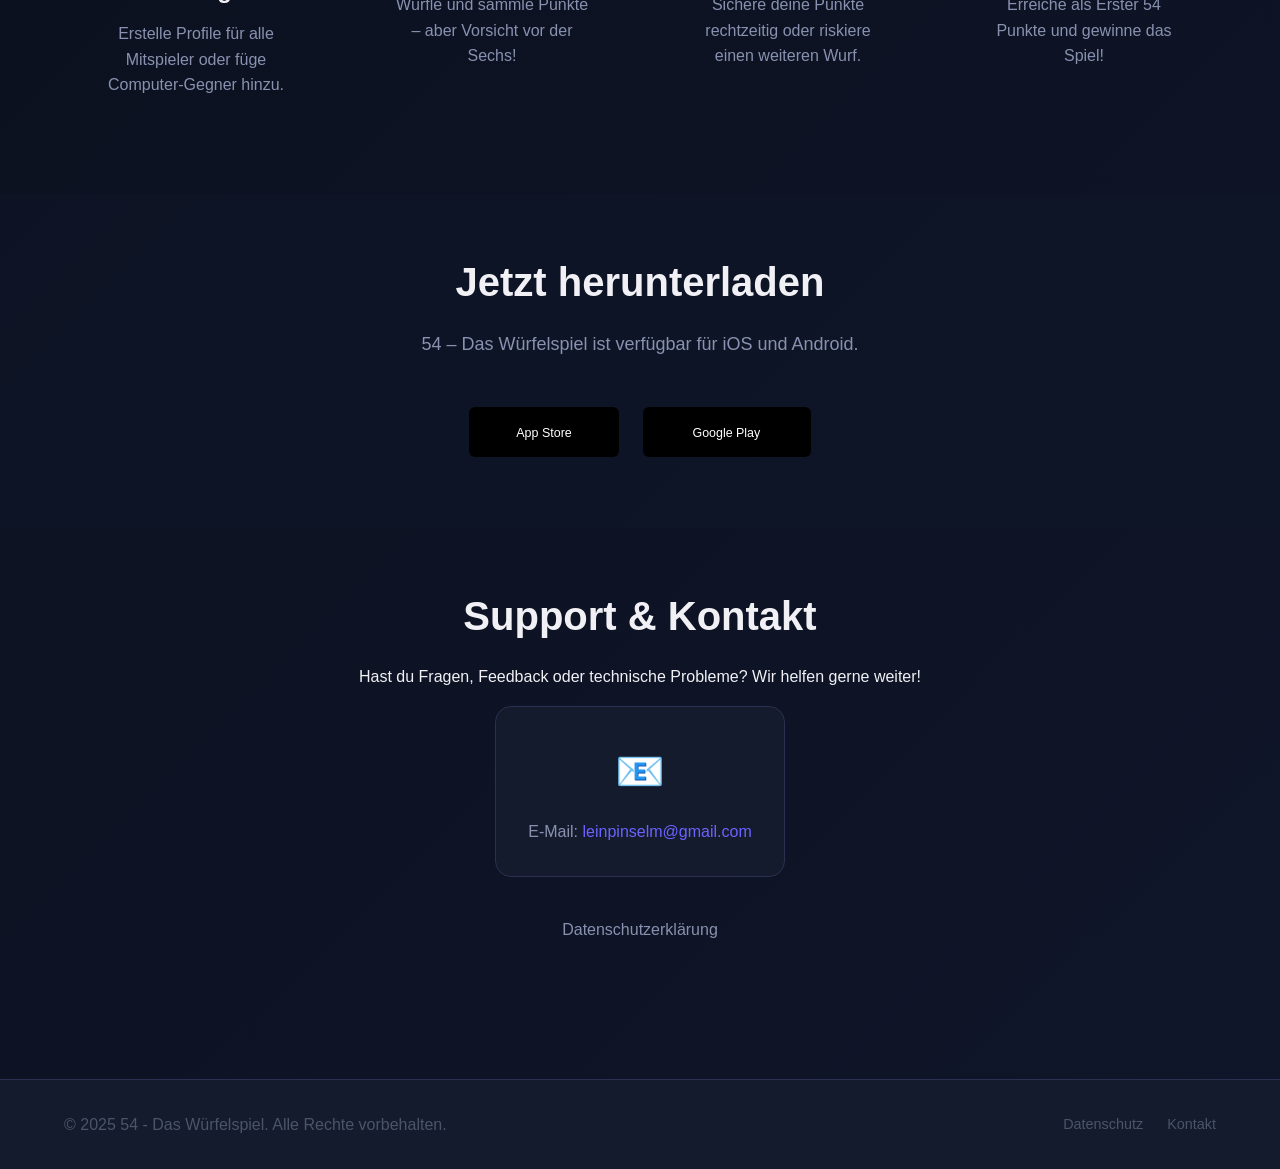
==== commit 5dbe698d: "Add files via upload" ====
--- a/docs/index.html
+++ b/docs/index.html
@@ -1,97 +1 @@
-<!DOCTYPE html>
-<html lang="de">
-<head>
-    <meta charset="UTF-8">
-    <meta name="viewport" content="width=device-width, initial-scale=1.0">
-    <meta name="description" content="Datenschutzerklärung für die 54 App – Informationen zur lokalen Datenspeicherung und zur Verwendung von Google AdMob.">
-    <meta name="robots" content="index, follow">
-
-    <link rel="icon" type="image/png" href="icon.png">
-
-    <title>Datenschutzerklärung</title>
-    <link rel="stylesheet" href="styles.css">
-</head>
-<body>
-    <header>
-        <div class="container">
-            <div class="logo">
-                <img src="icon.png" alt="54 App Icon" class="logo-icon" width="36" height="36">
-                <h1>54 – Das Würfelspiel</h1>
-            </div>
-            <nav>
-                <a href="index.html">Startseite</a>
-                <a href="index.html#support">Support</a>
-            </nav>
-        </div>
-    </header>
-
-    <main class="privacy-page">
-        <div class="container">
-            <h1>Datenschutzerklärung</h1>
-            <p class="last-updated">Stand: April 2026</p>
-
-            <section class="privacy-section">
-                <h2>1. Verantwortlicher</h2>
-                <p>Verantwortlich für die Datenverarbeitung im Zusammenhang mit dieser App ist:</p>
-                <div class="contact-box">
-                    <p>
-                        <strong>54 – Das Würfelspiel</strong><br>
-                        E-Mail: <a href="mailto:leinpinselm@gmail.com">leinpinselm@gmail.com</a>
-                    </p>
-                </div>
-            </section>
-
-            <section class="privacy-section">
-                <h2>2. Allgemeine Hinweise</h2>
-                <p>54 – Das Würfelspiel ist eine lokal nutzbare App. Die App kann grundsätzlich ohne Benutzerkonto verwendet werden. Spielstände, Einstellungen und ähnliche Informationen werden in der Regel lokal auf Ihrem Gerät gespeichert.</p>
-                <p>Eine eigene Cloud-Synchronisation oder ein eigenes serverseitiges Benutzerkonto wird durch den App-Anbieter nicht bereitgestellt.</p>
-            </section>
-
-            <section class="privacy-section">
-                <h2>3. Werbung mit Google AdMob</h2>
-                <p>Die App verwendet Google AdMob, einen Werbedienst der Google Ireland Limited, Gordon House, Barrow Street, Dublin 4, Irland, um Werbeanzeigen innerhalb der App anzuzeigen.</p>
-                <p>Im Zusammenhang mit der Anzeige von Werbung kann Google Daten verarbeiten, zum Beispiel technische Geräteinformationen, die IP-Adresse, Werbe-IDs oder Informationen zur Interaktion mit Anzeigen. Die konkrete Verarbeitung hängt unter anderem von Ihrem Gerät, Ihrem Betriebssystem und den Google-Einstellungen ab.</p>
-                <p>Soweit für bestimmte Verarbeitungen eine Einwilligung erforderlich ist, erfolgt diese auf Grundlage Ihrer Einwilligung. Weitere Informationen zur Datenverarbeitung durch Google finden Sie hier:</p>
-                <ul>
-                    <li><a href="https://policies.google.com/privacy" target="_blank" rel="noopener">Datenschutzerklärung von Google</a></li>
-                    <li><a href="https://support.google.com/admob/answer/6128543" target="_blank" rel="noopener">Informationen zu AdMob und Datenschutz</a></li>
-                </ul>
-            </section>
-
-            <section class="privacy-section">
-                <h2>4. Ihre Rechte</h2>
-                <p>Soweit personenbezogene Daten verarbeitet werden, haben Sie nach den gesetzlichen Vorschriften insbesondere das Recht auf Auskunft, Berichtigung, Löschung, Einschränkung der Verarbeitung sowie auf Widerruf einer erteilten Einwilligung mit Wirkung für die Zukunft.</p>
-                <p>Wenn sich Ihre Anfrage auf Datenverarbeitungen durch Google AdMob oder Google bezieht, kann es erforderlich sein, diese zusätzlich direkt gegenüber Google geltend zu machen.</p>
-            </section>
-
-            <section class="privacy-section">
-                <h2>5. Kontakt und Beschwerderecht</h2>
-                <p>Bei Fragen zum Datenschutz können Sie sich an folgende Kontaktadresse wenden:</p>
-                <div class="contact-box">
-                    <p>E-Mail: <a href="mailto:leinpinselm@gmail.com">leinpinselm@gmail.com</a></p>
-                </div>
-                <p>Sie haben außerdem das Recht, sich bei einer zuständigen Datenschutzaufsichtsbehörde zu beschweren.</p>
-            </section>
-
-            <section class="privacy-section">
-                <h2>6. Änderungen dieser Datenschutzerklärung</h2>
-                <p>Diese Datenschutzerklärung kann angepasst werden, wenn sich rechtliche Anforderungen oder Funktionen der App ändern.</p>
-            </section>
-
-            <div class="back-link">
-                <a href="index.html" class="btn btn-secondary">← Zurück zur Startseite</a>
-            </div>
-        </div>
-    </main>
-
-    <footer>
-        <div class="container">
-            <p>&copy; 2026 54 - Das Würfelspiel. Alle Rechte vorbehalten.</p>
-            <nav class="footer-nav">
-                <a href="index.html">Startseite</a>
-                <a href="index.html#support">Kontakt</a>
-            </nav>
-        </div>
-    </footer>
-</body>
-</html>+<!DOCTYPE html> <html lang="de"> <head> <meta charset="UTF-8"> <meta name="viewport" content="width=device-width, initial-scale=1.0"> <meta name="description" content="54 – Das klassische Würfelspiel für iOS und Android. Spiele gegen Freunde oder Computer-Gegner."> <meta name="keywords" content="54, Würfelspiel, Dice Game, iOS, Android, Multiplayer, Brettspiel"> <meta name="author" content="54 App"> <!-- Open Graph / Facebook --> <meta property="og:type" content="website"> <!-- <meta property="og:url" content="https://fiftyfour-app.de/"> --> <meta property="og:title" content="54 – Das klassische Würfelspiel"> <meta property="og:description" content="Erlebe den Nervenkitzel von 54 – dem zeitlosen Würfelspiel für unterwegs. Jetzt für iOS und Android."> <!-- <meta property="og:image" content="https://fiftyfour-app.de/og-image.png"> --> <!-- Twitter --> <meta property="twitter:card" content="summary_large_image"> <!-- <meta property="twitter:url" content="https://fiftyfour-app.de/"> --> <meta property="twitter:title" content="54 – Das klassische Würfelspiel"> <meta property="twitter:description" content="Erlebe den Nervenkitzel von 54 – dem zeitlosen Würfelspiel für unterwegs. Jetzt für iOS und Android."> <!-- <meta property="twitter:image" content="https://fiftyfour-app.de/og-image.png"> --> <!-- Favicon --> <link rel="icon" href="data:image/svg+xml,<svg xmlns='http://www.w3.org/2000/svg' viewBox='0 0 100 100'><text y='.9em' font-size='90'>🎲</text></svg>"> <title>54 – Das Würfelspiel</title> <link rel="stylesheet" href="styles.css"> </head> <body> <header> <div class="container"> <div class="logo"> <div class="dice-icon">🎲</div> <h1>54 – Das Würfelspiel</h1> </div> <nav> <a href="#features">Features</a> <a href="#download">Download</a> <a href="#support">Support</a> <a href="privacy.html">Datenschutz</a> </nav> </div> </header> <main> <section class="hero"> <div class="container"> <h2>Das klassische Würfelspiel</h2> <p class="subtitle">Erlebe den Nervenkitzel von 54 – Das Würfelspiel – dem zeitlosen Würfelspiel für unterwegs.</p> <div class="cta-buttons"> <a href="#download" class="btn btn-primary">Jetzt herunterladen</a> <a href="#features" class="btn btn-secondary">Mehr erfahren</a> </div> </div> </section> <section id="features" class="features"> <div class="container"> <h2>Warum 54?</h2> <div class="feature-grid"> <div class="feature-card"> <div class="feature-icon">🎮</div> <h3>Einfach & Spaßig</h3> <p>Schnell zu lernen, schwer zu meistern. Das perfekte Spiel für zwischendurch.</p> </div> <div class="feature-card"> <div class="feature-icon">👥</div> <h3>Multiplayer</h3> <p>Spiele mit Freunden oder Familie – bis zu 8 Spieler gleichzeitig am selben Gerät.</p> </div> <div class="feature-card"> <div class="feature-icon">🤖</div> <h3>Computer-Gegner</h3> <p>Spiele alleine gegen intelligente KI-Gegner mit verschiedenen Schwierigkeitsstufen.</p> </div> <div class="feature-card"> <div class="feature-icon">🎨</div> <h3>Personalisierbar</h3> <p>Wähle aus verschiedenen Würfelfarben und Designs – jeder Spieler mit eigenem Stil.</p> </div> <div class="feature-card"> <div class="feature-icon">📊</div> <h3>Statistiken</h3> <p>Verfolge deine Siege, Niederlagen und Würfel-Performance über alle Spiele hinweg.</p> </div> <div class="feature-card"> <div class="feature-icon">🌙</div> <h3>Dark Mode</h3> <p>Mehrere Themes inklusive Dark Mode und atmosphärischem Tavern-Design.</p> </div> </div> </div> </section> <section id="how-to-play" class="how-to-play"> <div class="container"> <h2>So funktioniert's</h2> <div class="steps"> <div class="step"> <div class="step-number">1</div> <h3>Spieler hinzufügen</h3> <p>Erstelle Profile für alle Mitspieler oder füge Computer-Gegner hinzu.</p> </div> <div class="step"> <div class="step-number">2</div> <h3>Würfeln</h3> <p>Würfle und sammle Punkte – aber Vorsicht vor der Sechs!</p> </div> <div class="step"> <div class="step-number">3</div> <h3>Taktieren</h3> <p>Sichere deine Punkte rechtzeitig oder riskiere einen weiteren Wurf.</p> </div> <div class="step"> <div class="step-number">4</div> <h3>Gewinnen</h3> <p>Erreiche als Erster 54 Punkte und gewinne das Spiel!</p> </div> </div> </div> </section> <section id="download" class="download"> <div class="container"> <h2>Jetzt herunterladen</h2> <p>54 – Das Würfelspiel ist verfügbar für iOS und Android.</p> <div class="download-buttons"> <a href="#" class="store-badge" aria-label="Download on the App Store"> <img src="data:image/svg+xml,%3Csvg xmlns='http://www.w3.org/2000/svg' width='120' height='40' viewBox='0 0 120 40'%3E%3Crect fill='%23000' width='120' height='40' rx='5'/%3E%3Ctext x='60' y='24' font-family='Arial' font-size='10' fill='%23fff' text-anchor='middle'%3EApp Store%3C/text%3E%3C/svg%3E" alt="Download on the App Store"> </a> <a href="#" class="store-badge" aria-label="Get it on Google Play"> <img src="data:image/svg+xml,%3Csvg xmlns='http://www.w3.org/2000/svg' width='135' height='40' viewBox='0 0 135 40'%3E%3Crect fill='%23000' width='135' height='40' rx='5'/%3E%3Ctext x='67' y='24' font-family='Arial' font-size='10' fill='%23fff' text-anchor='middle'%3EGoogle Play%3C/text%3E%3C/svg%3E" alt="Get it on Google Play"> </a> </div> </div> </section> <section id="support" class="support"> <div class="container"> <h2>Support & Kontakt</h2> <p>Hast du Fragen, Feedback oder technische Probleme? Wir helfen gerne weiter!</p> <div class="contact-info"> <div class="contact-item"> <div class="contact-icon">📧</div> <p>E-Mail: <a href="mailto:leinpinselm@gmail.com">leinpinselm@gmail.com</a></p> </div> </div> <div class="support-links"> <a href="privacy.html" class="support-link">Datenschutzerklärung</a> </div> </div> </section> </main> <footer> <div class="container"> <p>&copy; 2025 54 - Das Würfelspiel. Alle Rechte vorbehalten.</p> <nav class="footer-nav"> <a href="privacy.html">Datenschutz</a> <a href="#support">Kontakt</a> </nav> </div> </footer> </body> </html>
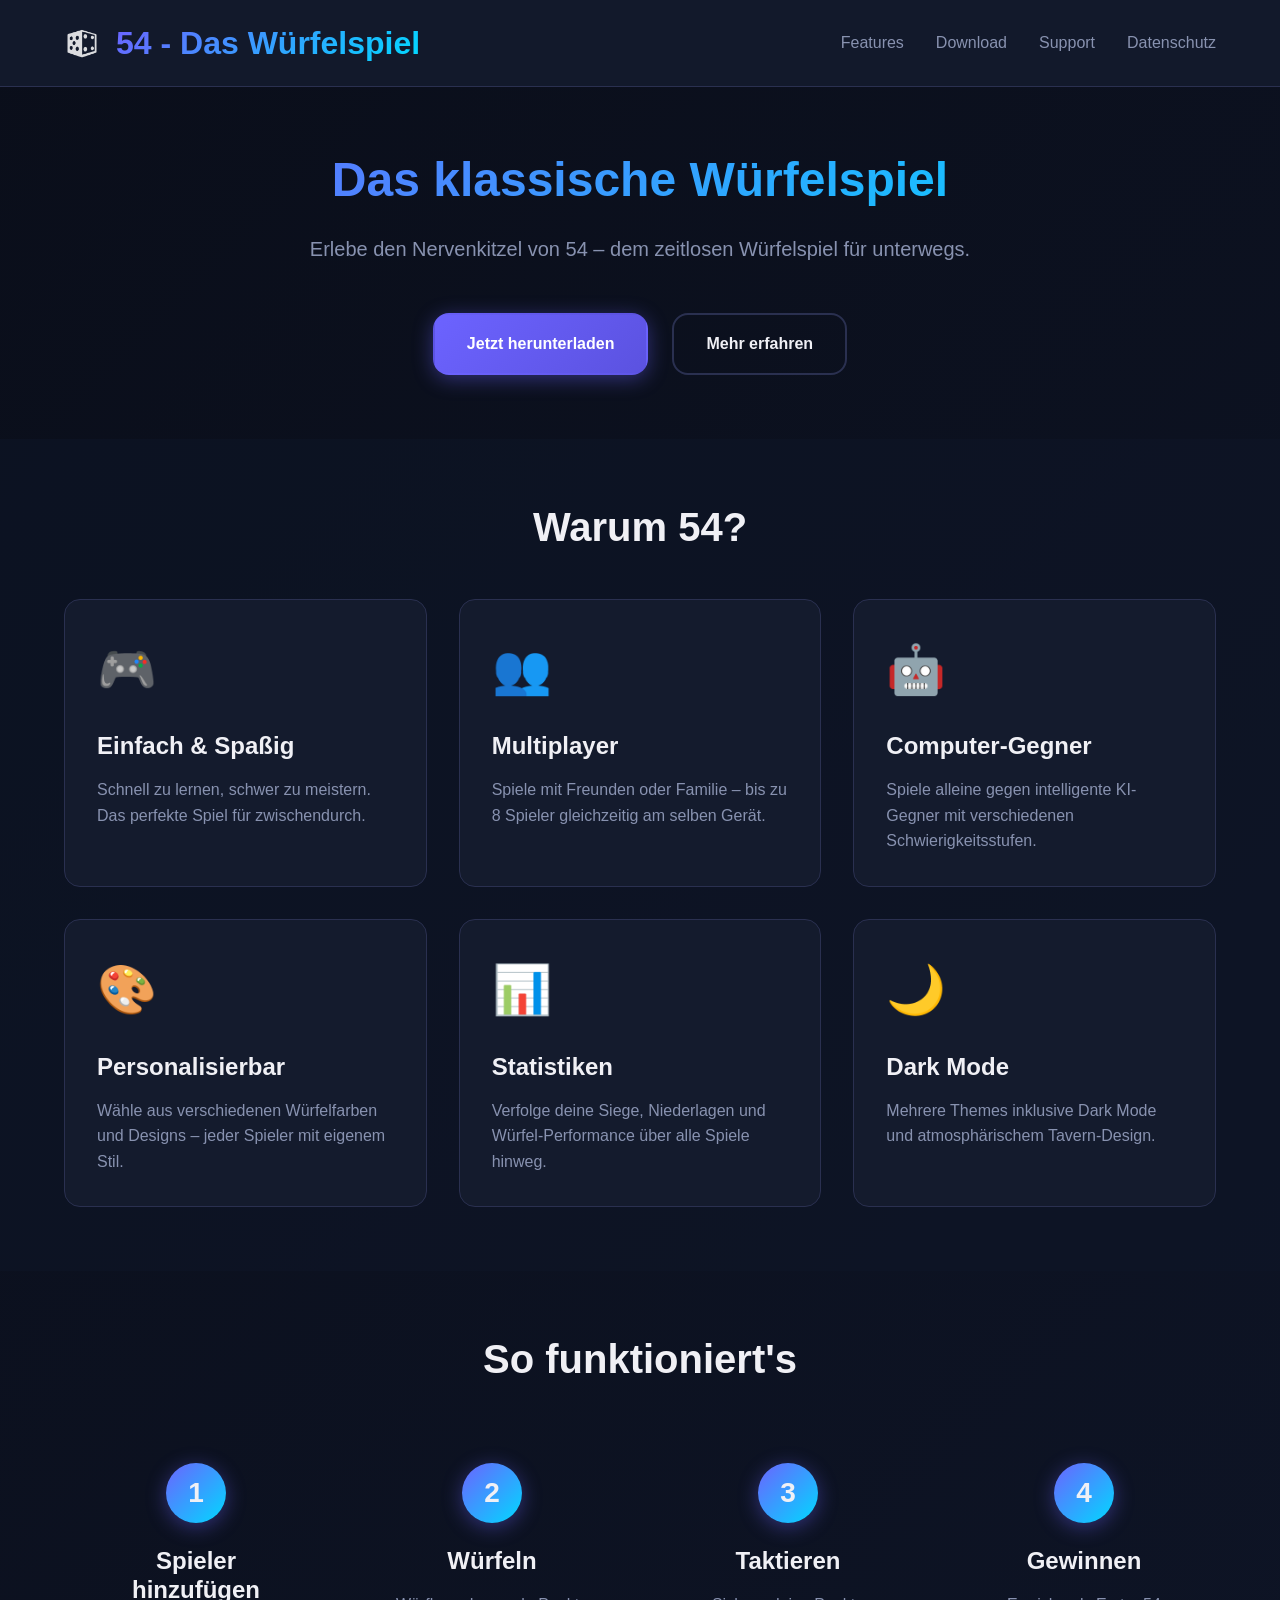
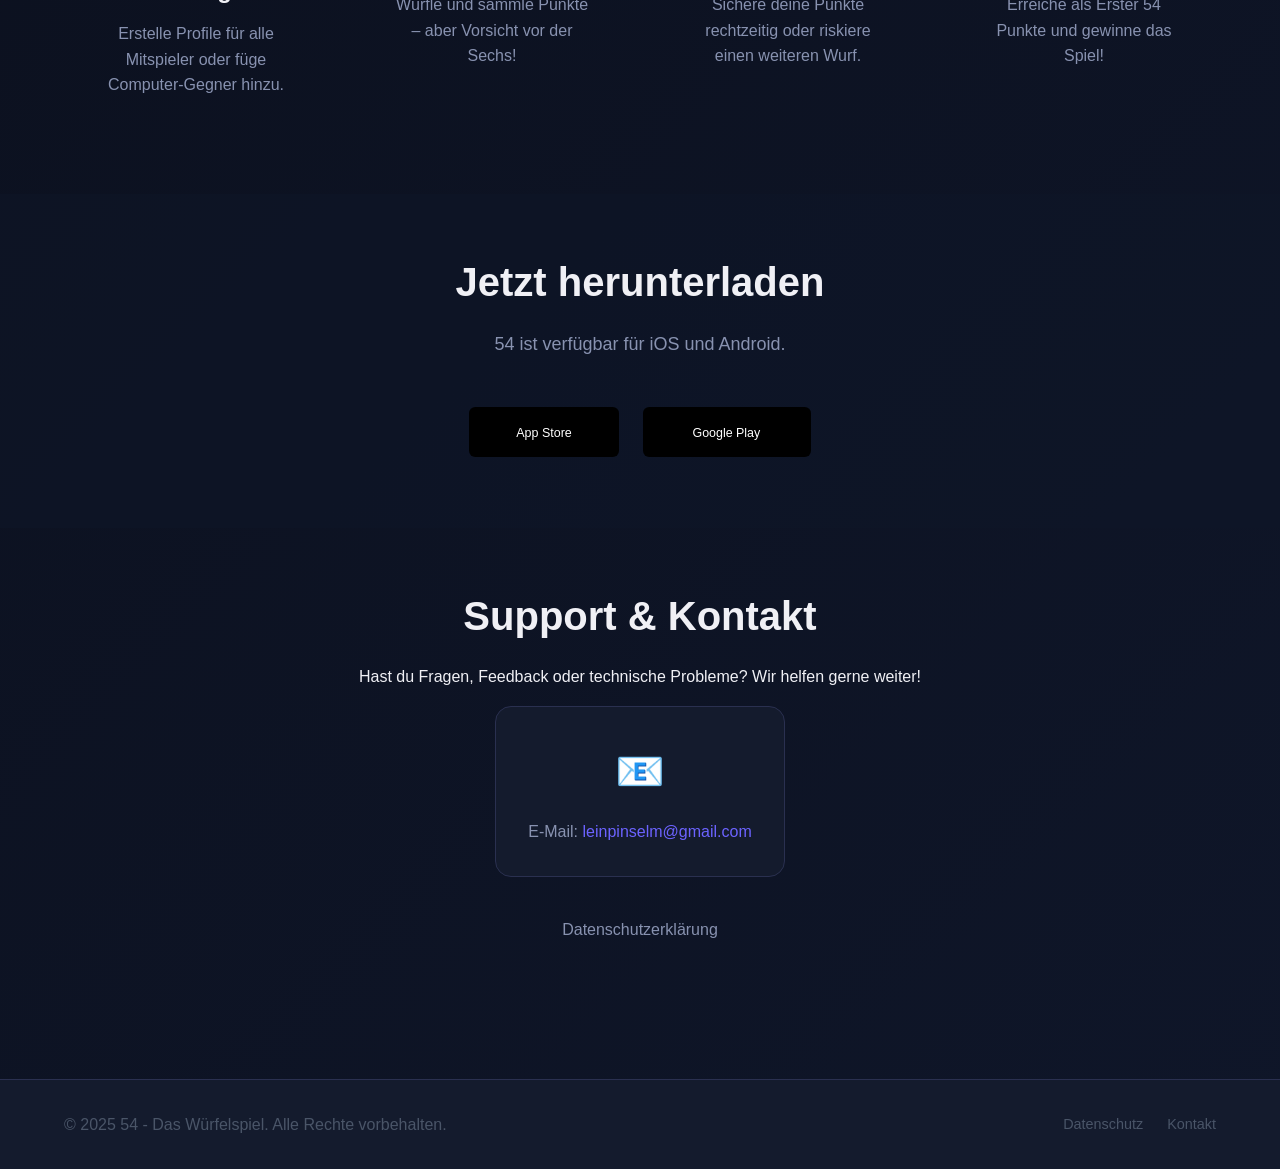
==== commit f8c6d869: "Add files via upload" ====
--- a/docs/index.html
+++ b/docs/index.html
@@ -1 +1,164 @@
-<!DOCTYPE html> <html lang="de"> <head> <meta charset="UTF-8"> <meta name="viewport" content="width=device-width, initial-scale=1.0"> <meta name="description" content="54 – Das klassische Würfelspiel für iOS und Android. Spiele gegen Freunde oder Computer-Gegner."> <meta name="keywords" content="54, Würfelspiel, Dice Game, iOS, Android, Multiplayer, Brettspiel"> <meta name="author" content="54 App"> <!-- Open Graph / Facebook --> <meta property="og:type" content="website"> <!-- <meta property="og:url" content="https://fiftyfour-app.de/"> --> <meta property="og:title" content="54 – Das klassische Würfelspiel"> <meta property="og:description" content="Erlebe den Nervenkitzel von 54 – dem zeitlosen Würfelspiel für unterwegs. Jetzt für iOS und Android."> <!-- <meta property="og:image" content="https://fiftyfour-app.de/og-image.png"> --> <!-- Twitter --> <meta property="twitter:card" content="summary_large_image"> <!-- <meta property="twitter:url" content="https://fiftyfour-app.de/"> --> <meta property="twitter:title" content="54 – Das klassische Würfelspiel"> <meta property="twitter:description" content="Erlebe den Nervenkitzel von 54 – dem zeitlosen Würfelspiel für unterwegs. Jetzt für iOS und Android."> <!-- <meta property="twitter:image" content="https://fiftyfour-app.de/og-image.png"> --> <!-- Favicon --> <link rel="icon" href="data:image/svg+xml,<svg xmlns='http://www.w3.org/2000/svg' viewBox='0 0 100 100'><text y='.9em' font-size='90'>🎲</text></svg>"> <title>54 – Das Würfelspiel</title> <link rel="stylesheet" href="styles.css"> </head> <body> <header> <div class="container"> <div class="logo"> <div class="dice-icon">🎲</div> <h1>54 – Das Würfelspiel</h1> </div> <nav> <a href="#features">Features</a> <a href="#download">Download</a> <a href="#support">Support</a> <a href="privacy.html">Datenschutz</a> </nav> </div> </header> <main> <section class="hero"> <div class="container"> <h2>Das klassische Würfelspiel</h2> <p class="subtitle">Erlebe den Nervenkitzel von 54 – Das Würfelspiel – dem zeitlosen Würfelspiel für unterwegs.</p> <div class="cta-buttons"> <a href="#download" class="btn btn-primary">Jetzt herunterladen</a> <a href="#features" class="btn btn-secondary">Mehr erfahren</a> </div> </div> </section> <section id="features" class="features"> <div class="container"> <h2>Warum 54?</h2> <div class="feature-grid"> <div class="feature-card"> <div class="feature-icon">🎮</div> <h3>Einfach & Spaßig</h3> <p>Schnell zu lernen, schwer zu meistern. Das perfekte Spiel für zwischendurch.</p> </div> <div class="feature-card"> <div class="feature-icon">👥</div> <h3>Multiplayer</h3> <p>Spiele mit Freunden oder Familie – bis zu 8 Spieler gleichzeitig am selben Gerät.</p> </div> <div class="feature-card"> <div class="feature-icon">🤖</div> <h3>Computer-Gegner</h3> <p>Spiele alleine gegen intelligente KI-Gegner mit verschiedenen Schwierigkeitsstufen.</p> </div> <div class="feature-card"> <div class="feature-icon">🎨</div> <h3>Personalisierbar</h3> <p>Wähle aus verschiedenen Würfelfarben und Designs – jeder Spieler mit eigenem Stil.</p> </div> <div class="feature-card"> <div class="feature-icon">📊</div> <h3>Statistiken</h3> <p>Verfolge deine Siege, Niederlagen und Würfel-Performance über alle Spiele hinweg.</p> </div> <div class="feature-card"> <div class="feature-icon">🌙</div> <h3>Dark Mode</h3> <p>Mehrere Themes inklusive Dark Mode und atmosphärischem Tavern-Design.</p> </div> </div> </div> </section> <section id="how-to-play" class="how-to-play"> <div class="container"> <h2>So funktioniert's</h2> <div class="steps"> <div class="step"> <div class="step-number">1</div> <h3>Spieler hinzufügen</h3> <p>Erstelle Profile für alle Mitspieler oder füge Computer-Gegner hinzu.</p> </div> <div class="step"> <div class="step-number">2</div> <h3>Würfeln</h3> <p>Würfle und sammle Punkte – aber Vorsicht vor der Sechs!</p> </div> <div class="step"> <div class="step-number">3</div> <h3>Taktieren</h3> <p>Sichere deine Punkte rechtzeitig oder riskiere einen weiteren Wurf.</p> </div> <div class="step"> <div class="step-number">4</div> <h3>Gewinnen</h3> <p>Erreiche als Erster 54 Punkte und gewinne das Spiel!</p> </div> </div> </div> </section> <section id="download" class="download"> <div class="container"> <h2>Jetzt herunterladen</h2> <p>54 – Das Würfelspiel ist verfügbar für iOS und Android.</p> <div class="download-buttons"> <a href="#" class="store-badge" aria-label="Download on the App Store"> <img src="data:image/svg+xml,%3Csvg xmlns='http://www.w3.org/2000/svg' width='120' height='40' viewBox='0 0 120 40'%3E%3Crect fill='%23000' width='120' height='40' rx='5'/%3E%3Ctext x='60' y='24' font-family='Arial' font-size='10' fill='%23fff' text-anchor='middle'%3EApp Store%3C/text%3E%3C/svg%3E" alt="Download on the App Store"> </a> <a href="#" class="store-badge" aria-label="Get it on Google Play"> <img src="data:image/svg+xml,%3Csvg xmlns='http://www.w3.org/2000/svg' width='135' height='40' viewBox='0 0 135 40'%3E%3Crect fill='%23000' width='135' height='40' rx='5'/%3E%3Ctext x='67' y='24' font-family='Arial' font-size='10' fill='%23fff' text-anchor='middle'%3EGoogle Play%3C/text%3E%3C/svg%3E" alt="Get it on Google Play"> </a> </div> </div> </section> <section id="support" class="support"> <div class="container"> <h2>Support & Kontakt</h2> <p>Hast du Fragen, Feedback oder technische Probleme? Wir helfen gerne weiter!</p> <div class="contact-info"> <div class="contact-item"> <div class="contact-icon">📧</div> <p>E-Mail: <a href="mailto:leinpinselm@gmail.com">leinpinselm@gmail.com</a></p> </div> </div> <div class="support-links"> <a href="privacy.html" class="support-link">Datenschutzerklärung</a> </div> </div> </section> </main> <footer> <div class="container"> <p>&copy; 2025 54 - Das Würfelspiel. Alle Rechte vorbehalten.</p> <nav class="footer-nav"> <a href="privacy.html">Datenschutz</a> <a href="#support">Kontakt</a> </nav> </div> </footer> </body> </html>+﻿<!DOCTYPE html>
+<html lang="de">
+<head>
+    <meta charset="UTF-8">
+    <meta name="viewport" content="width=device-width, initial-scale=1.0">
+    <meta name="description" content="54 – Das klassische Würfelspiel für iOS und Android. Spiele gegen Freunde oder Computer-Gegner.">
+    <meta name="keywords" content="54, Würfelspiel, Dice Game, iOS, Android, Multiplayer, Brettspiel">
+    <meta name="author" content="54 App">
+
+    <!-- Open Graph / Facebook -->
+    <meta property="og:type" content="website">
+    <!-- <meta property="og:url" content="https://fiftyfour-app.de/"> -->
+    <meta property="og:title" content="54 – Das klassische Würfelspiel">
+    <meta property="og:description" content="Erlebe den Nervenkitzel von 54 – dem zeitlosen Würfelspiel für unterwegs. Jetzt für iOS und Android.">
+    <!-- <meta property="og:image" content="https://fiftyfour-app.de/og-image.png"> -->
+    <!-- Twitter -->
+    <meta property="twitter:card" content="summary_large_image">
+    <!-- <meta property="twitter:url" content="https://fiftyfour-app.de/"> -->
+    <meta property="twitter:title" content="54 – Das klassische Würfelspiel">
+    <meta property="twitter:description" content="Erlebe den Nervenkitzel von 54 – dem zeitlosen Würfelspiel für unterwegs. Jetzt für iOS und Android.">
+    <!-- <meta property="twitter:image" content="https://fiftyfour-app.de/og-image.png"> -->
+    <!-- Favicon -->
+    <link rel="icon" type="image/png" href="icon.png">
+
+    <title>54 – Das Würfelspiel</title>
+    <link rel="stylesheet" href="styles.css">
+</head>
+<body>
+    <header>
+        <div class="container">
+            <div class="logo">
+                <img src="icon.png" alt="FiftyFour App Icon" class="logo-icon" width="36" height="36">
+                <h1>54 - Das Würfelspiel</h1>
+            </div>
+            <nav>
+                <a href="#features">Features</a>
+                <a href="#download">Download</a>
+                <a href="#support">Support</a>
+                <a href="privacy.html">Datenschutz</a>
+            </nav>
+        </div>
+    </header>
+
+    <main>
+        <section class="hero">
+            <div class="container">
+                <h2>Das klassische Würfelspiel</h2>
+                <p class="subtitle">Erlebe den Nervenkitzel von 54 – dem zeitlosen Würfelspiel für unterwegs.</p>
+                <div class="cta-buttons">
+                    <a href="#download" class="btn btn-primary">Jetzt herunterladen</a>
+                    <a href="#features" class="btn btn-secondary">Mehr erfahren</a>
+                </div>
+            </div>
+        </section>
+
+        <section id="features" class="features">
+            <div class="container">
+                <h2>Warum 54?</h2>
+                <div class="feature-grid">
+                    <div class="feature-card">
+                        <div class="feature-icon">🎮</div>
+                        <h3>Einfach & Spaßig</h3>
+                        <p>Schnell zu lernen, schwer zu meistern. Das perfekte Spiel für zwischendurch.</p>
+                    </div>
+                    <div class="feature-card">
+                        <div class="feature-icon">👥</div>
+                        <h3>Multiplayer</h3>
+                        <p>Spiele mit Freunden oder Familie – bis zu 8 Spieler gleichzeitig am selben Gerät.</p>
+                    </div>
+                    <div class="feature-card">
+                        <div class="feature-icon">🤖</div>
+                        <h3>Computer-Gegner</h3>
+                        <p>Spiele alleine gegen intelligente KI-Gegner mit verschiedenen Schwierigkeitsstufen.</p>
+                    </div>
+                    <div class="feature-card">
+                        <div class="feature-icon">🎨</div>
+                        <h3>Personalisierbar</h3>
+                        <p>Wähle aus verschiedenen Würfelfarben und Designs – jeder Spieler mit eigenem Stil.</p>
+                    </div>
+                    <div class="feature-card">
+                        <div class="feature-icon">📊</div>
+                        <h3>Statistiken</h3>
+                        <p>Verfolge deine Siege, Niederlagen und Würfel-Performance über alle Spiele hinweg.</p>
+                    </div>
+                    <div class="feature-card">
+                        <div class="feature-icon">🌙</div>
+                        <h3>Dark Mode</h3>
+                        <p>Mehrere Themes inklusive Dark Mode und atmosphärischem Tavern-Design.</p>
+                    </div>
+                </div>
+            </div>
+        </section>
+
+        <section id="how-to-play" class="how-to-play">
+            <div class="container">
+                <h2>So funktioniert's</h2>
+                <div class="steps">
+                    <div class="step">
+                        <div class="step-number">1</div>
+                        <h3>Spieler hinzufügen</h3>
+                        <p>Erstelle Profile für alle Mitspieler oder füge Computer-Gegner hinzu.</p>
+                    </div>
+                    <div class="step">
+                        <div class="step-number">2</div>
+                        <h3>Würfeln</h3>
+                        <p>Würfle und sammle Punkte – aber Vorsicht vor der Sechs!</p>
+                    </div>
+                    <div class="step">
+                        <div class="step-number">3</div>
+                        <h3>Taktieren</h3>
+                        <p>Sichere deine Punkte rechtzeitig oder riskiere einen weiteren Wurf.</p>
+                    </div>
+                    <div class="step">
+                        <div class="step-number">4</div>
+                        <h3>Gewinnen</h3>
+                        <p>Erreiche als Erster 54 Punkte und gewinne das Spiel!</p>
+                    </div>
+                </div>
+            </div>
+        </section>
+
+        <section id="download" class="download">
+            <div class="container">
+                <h2>Jetzt herunterladen</h2>
+                <p>54 ist verfügbar für iOS und Android.</p>
+                <div class="download-buttons">
+                    <a href="#" class="store-badge" aria-label="Download on the App Store">
+                        <img src="data:image/svg+xml,%3Csvg xmlns='http://www.w3.org/2000/svg' width='120' height='40' viewBox='0 0 120 40'%3E%3Crect fill='%23000' width='120' height='40' rx='5'/%3E%3Ctext x='60' y='24' font-family='Arial' font-size='10' fill='%23fff' text-anchor='middle'%3EApp Store%3C/text%3E%3C/svg%3E" alt="Download on the App Store">
+                    </a>
+                    <a href="#" class="store-badge" aria-label="Get it on Google Play">
+                        <img src="data:image/svg+xml,%3Csvg xmlns='http://www.w3.org/2000/svg' width='135' height='40' viewBox='0 0 135 40'%3E%3Crect fill='%23000' width='135' height='40' rx='5'/%3E%3Ctext x='67' y='24' font-family='Arial' font-size='10' fill='%23fff' text-anchor='middle'%3EGoogle Play%3C/text%3E%3C/svg%3E" alt="Get it on Google Play">
+                    </a>
+                </div>
+            </div>
+        </section>
+
+        <section id="support" class="support">
+            <div class="container">
+                <h2>Support & Kontakt</h2>
+                <p>Hast du Fragen, Feedback oder technische Probleme? Wir helfen gerne weiter!</p>
+                <div class="contact-info">
+                    <div class="contact-item">
+                        <div class="contact-icon">📧</div>
+                        <p>E-Mail: <a href="mailto:leinpinselm@gmail.com">leinpinselm@gmail.com</a></p>
+                    </div>
+                </div>
+                <div class="support-links">
+                    <a href="privacy.html" class="support-link">Datenschutzerklärung</a>
+                </div>
+            </div>
+        </section>
+    </main>
+
+    <footer>
+        <div class="container">
+            <p>&copy; 2025 54 - Das Würfelspiel. Alle Rechte vorbehalten.</p>
+            <nav class="footer-nav">
+                <a href="privacy.html">Datenschutz</a>
+                <a href="#support">Kontakt</a>
+            </nav>
+        </div>
+    </footer>
+</body>
+</html>
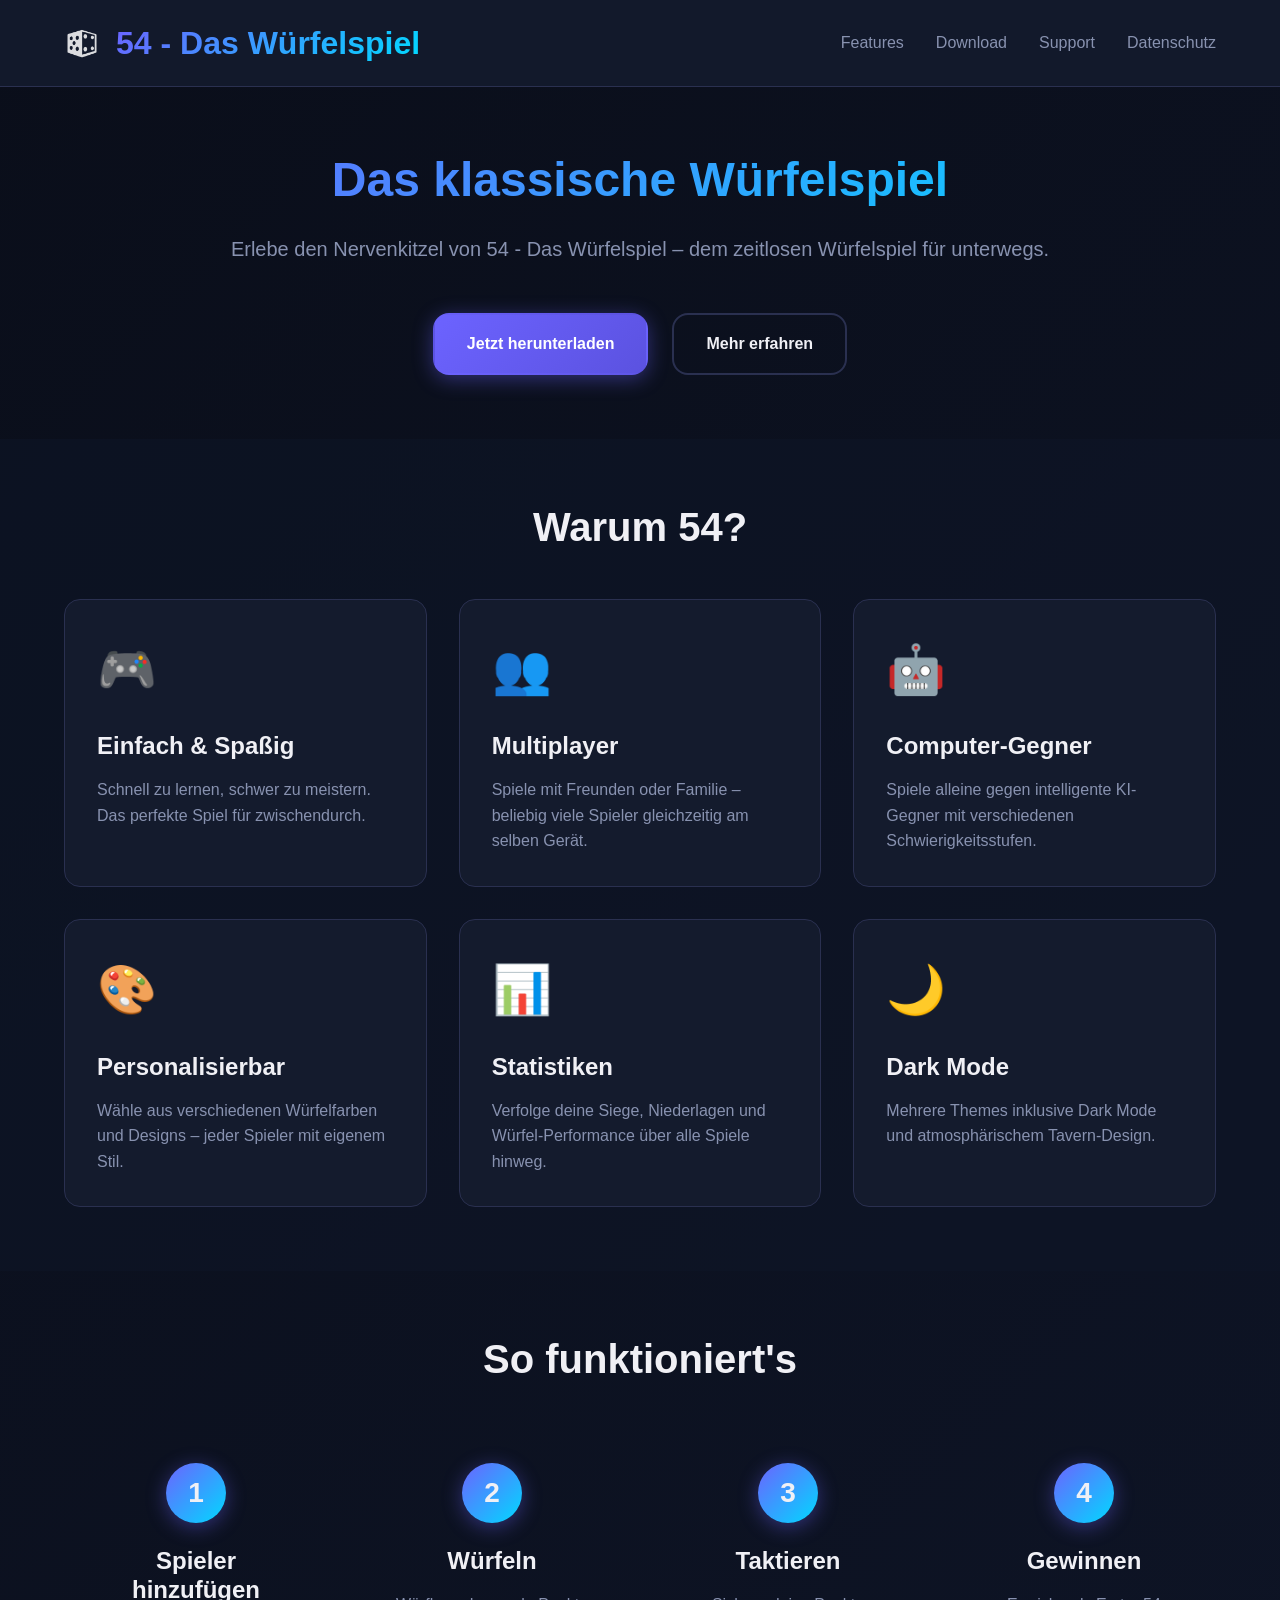
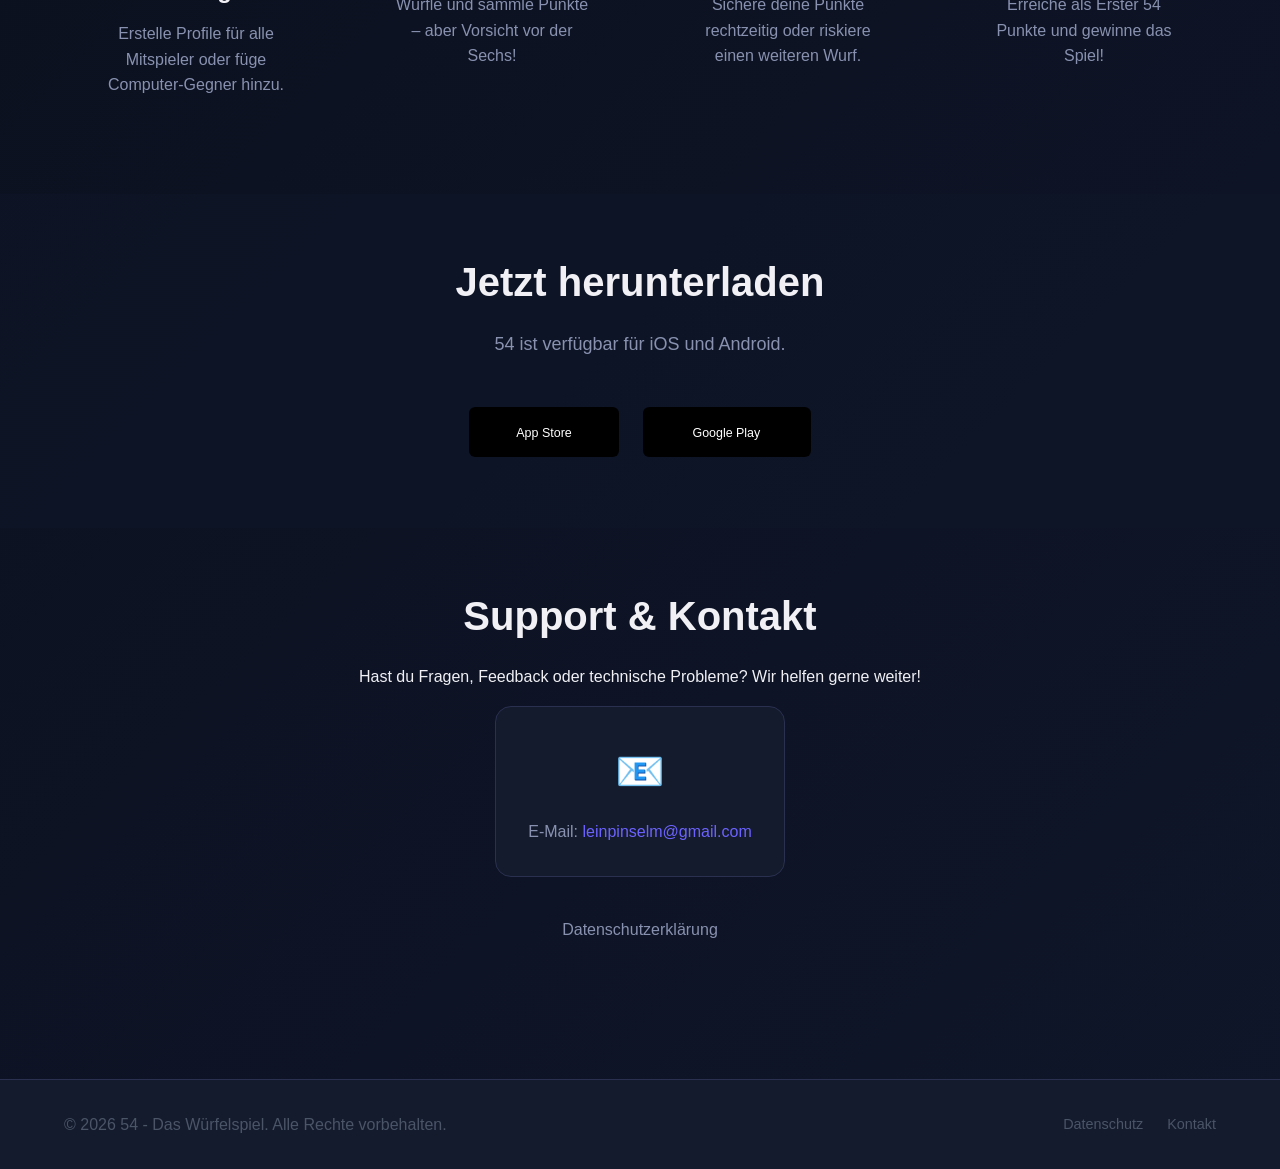
==== commit e7816d5e: "Add files via upload" ====
--- a/docs/index.html
+++ b/docs/index.html
@@ -1,164 +1,164 @@
-﻿<!DOCTYPE html>
-<html lang="de">
-<head>
-    <meta charset="UTF-8">
-    <meta name="viewport" content="width=device-width, initial-scale=1.0">
-    <meta name="description" content="54 – Das klassische Würfelspiel für iOS und Android. Spiele gegen Freunde oder Computer-Gegner.">
-    <meta name="keywords" content="54, Würfelspiel, Dice Game, iOS, Android, Multiplayer, Brettspiel">
-    <meta name="author" content="54 App">
-
-    <!-- Open Graph / Facebook -->
-    <meta property="og:type" content="website">
-    <!-- <meta property="og:url" content="https://fiftyfour-app.de/"> -->
-    <meta property="og:title" content="54 – Das klassische Würfelspiel">
-    <meta property="og:description" content="Erlebe den Nervenkitzel von 54 – dem zeitlosen Würfelspiel für unterwegs. Jetzt für iOS und Android.">
-    <!-- <meta property="og:image" content="https://fiftyfour-app.de/og-image.png"> -->
-    <!-- Twitter -->
-    <meta property="twitter:card" content="summary_large_image">
-    <!-- <meta property="twitter:url" content="https://fiftyfour-app.de/"> -->
-    <meta property="twitter:title" content="54 – Das klassische Würfelspiel">
-    <meta property="twitter:description" content="Erlebe den Nervenkitzel von 54 – dem zeitlosen Würfelspiel für unterwegs. Jetzt für iOS und Android.">
-    <!-- <meta property="twitter:image" content="https://fiftyfour-app.de/og-image.png"> -->
-    <!-- Favicon -->
-    <link rel="icon" type="image/png" href="icon.png">
-
-    <title>54 – Das Würfelspiel</title>
-    <link rel="stylesheet" href="styles.css">
-</head>
-<body>
-    <header>
-        <div class="container">
-            <div class="logo">
-                <img src="icon.png" alt="FiftyFour App Icon" class="logo-icon" width="36" height="36">
-                <h1>54 - Das Würfelspiel</h1>
-            </div>
-            <nav>
-                <a href="#features">Features</a>
-                <a href="#download">Download</a>
-                <a href="#support">Support</a>
-                <a href="privacy.html">Datenschutz</a>
-            </nav>
-        </div>
-    </header>
-
-    <main>
-        <section class="hero">
-            <div class="container">
-                <h2>Das klassische Würfelspiel</h2>
-                <p class="subtitle">Erlebe den Nervenkitzel von 54 – dem zeitlosen Würfelspiel für unterwegs.</p>
-                <div class="cta-buttons">
-                    <a href="#download" class="btn btn-primary">Jetzt herunterladen</a>
-                    <a href="#features" class="btn btn-secondary">Mehr erfahren</a>
-                </div>
-            </div>
-        </section>
-
-        <section id="features" class="features">
-            <div class="container">
-                <h2>Warum 54?</h2>
-                <div class="feature-grid">
-                    <div class="feature-card">
-                        <div class="feature-icon">🎮</div>
-                        <h3>Einfach & Spaßig</h3>
-                        <p>Schnell zu lernen, schwer zu meistern. Das perfekte Spiel für zwischendurch.</p>
-                    </div>
-                    <div class="feature-card">
-                        <div class="feature-icon">👥</div>
-                        <h3>Multiplayer</h3>
-                        <p>Spiele mit Freunden oder Familie – bis zu 8 Spieler gleichzeitig am selben Gerät.</p>
-                    </div>
-                    <div class="feature-card">
-                        <div class="feature-icon">🤖</div>
-                        <h3>Computer-Gegner</h3>
-                        <p>Spiele alleine gegen intelligente KI-Gegner mit verschiedenen Schwierigkeitsstufen.</p>
-                    </div>
-                    <div class="feature-card">
-                        <div class="feature-icon">🎨</div>
-                        <h3>Personalisierbar</h3>
-                        <p>Wähle aus verschiedenen Würfelfarben und Designs – jeder Spieler mit eigenem Stil.</p>
-                    </div>
-                    <div class="feature-card">
-                        <div class="feature-icon">📊</div>
-                        <h3>Statistiken</h3>
-                        <p>Verfolge deine Siege, Niederlagen und Würfel-Performance über alle Spiele hinweg.</p>
-                    </div>
-                    <div class="feature-card">
-                        <div class="feature-icon">🌙</div>
-                        <h3>Dark Mode</h3>
-                        <p>Mehrere Themes inklusive Dark Mode und atmosphärischem Tavern-Design.</p>
-                    </div>
-                </div>
-            </div>
-        </section>
-
-        <section id="how-to-play" class="how-to-play">
-            <div class="container">
-                <h2>So funktioniert's</h2>
-                <div class="steps">
-                    <div class="step">
-                        <div class="step-number">1</div>
-                        <h3>Spieler hinzufügen</h3>
-                        <p>Erstelle Profile für alle Mitspieler oder füge Computer-Gegner hinzu.</p>
-                    </div>
-                    <div class="step">
-                        <div class="step-number">2</div>
-                        <h3>Würfeln</h3>
-                        <p>Würfle und sammle Punkte – aber Vorsicht vor der Sechs!</p>
-                    </div>
-                    <div class="step">
-                        <div class="step-number">3</div>
-                        <h3>Taktieren</h3>
-                        <p>Sichere deine Punkte rechtzeitig oder riskiere einen weiteren Wurf.</p>
-                    </div>
-                    <div class="step">
-                        <div class="step-number">4</div>
-                        <h3>Gewinnen</h3>
-                        <p>Erreiche als Erster 54 Punkte und gewinne das Spiel!</p>
-                    </div>
-                </div>
-            </div>
-        </section>
-
-        <section id="download" class="download">
-            <div class="container">
-                <h2>Jetzt herunterladen</h2>
-                <p>54 ist verfügbar für iOS und Android.</p>
-                <div class="download-buttons">
-                    <a href="#" class="store-badge" aria-label="Download on the App Store">
-                        <img src="data:image/svg+xml,%3Csvg xmlns='http://www.w3.org/2000/svg' width='120' height='40' viewBox='0 0 120 40'%3E%3Crect fill='%23000' width='120' height='40' rx='5'/%3E%3Ctext x='60' y='24' font-family='Arial' font-size='10' fill='%23fff' text-anchor='middle'%3EApp Store%3C/text%3E%3C/svg%3E" alt="Download on the App Store">
-                    </a>
-                    <a href="#" class="store-badge" aria-label="Get it on Google Play">
-                        <img src="data:image/svg+xml,%3Csvg xmlns='http://www.w3.org/2000/svg' width='135' height='40' viewBox='0 0 135 40'%3E%3Crect fill='%23000' width='135' height='40' rx='5'/%3E%3Ctext x='67' y='24' font-family='Arial' font-size='10' fill='%23fff' text-anchor='middle'%3EGoogle Play%3C/text%3E%3C/svg%3E" alt="Get it on Google Play">
-                    </a>
-                </div>
-            </div>
-        </section>
-
-        <section id="support" class="support">
-            <div class="container">
-                <h2>Support & Kontakt</h2>
-                <p>Hast du Fragen, Feedback oder technische Probleme? Wir helfen gerne weiter!</p>
-                <div class="contact-info">
-                    <div class="contact-item">
-                        <div class="contact-icon">📧</div>
-                        <p>E-Mail: <a href="mailto:leinpinselm@gmail.com">leinpinselm@gmail.com</a></p>
-                    </div>
-                </div>
-                <div class="support-links">
-                    <a href="privacy.html" class="support-link">Datenschutzerklärung</a>
-                </div>
-            </div>
-        </section>
-    </main>
-
-    <footer>
-        <div class="container">
-            <p>&copy; 2025 54 - Das Würfelspiel. Alle Rechte vorbehalten.</p>
-            <nav class="footer-nav">
-                <a href="privacy.html">Datenschutz</a>
-                <a href="#support">Kontakt</a>
-            </nav>
-        </div>
-    </footer>
-</body>
+﻿<!DOCTYPE html>
+<html lang="de">
+<head>
+    <meta charset="UTF-8">
+    <meta name="viewport" content="width=device-width, initial-scale=1.0">
+    <meta name="description" content="54 – Das klassische Würfelspiel für iOS und Android. Spiele gegen Freunde oder Computer-Gegner.">
+    <meta name="keywords" content="54, Würfelspiel, Dice Game, iOS, Android, Multiplayer, Brettspiel">
+    <meta name="author" content="54 App">
+
+    <!-- Open Graph / Facebook -->
+    <meta property="og:type" content="website">
+    <meta property="og:url" content="https://moritz-karrasch.github.io/fiftyfour-app/">
+    <meta property="og:title" content="54 – Das klassische Würfelspiel">
+    <meta property="og:description" content="Erlebe den Nervenkitzel von 54 – dem zeitlosen Würfelspiel für unterwegs. Jetzt für iOS und Android.">
+    <!-- <meta property="og:image" content="https://moritz-karrasch.github.io/fiftyfour-app/og-image.png"> -->
+    <!-- Twitter -->
+    <meta property="twitter:card" content="summary_large_image">
+    <meta property="twitter:url" content="https://moritz-karrasch.github.io/fiftyfour-app/">
+    <meta property="twitter:title" content="54 – Das klassische Würfelspiel">
+    <meta property="twitter:description" content="Erlebe den Nervenkitzel von 54 – dem zeitlosen Würfelspiel für unterwegs. Jetzt für iOS und Android.">
+    <!-- <meta property="twitter:image" content="https://moritz-karrasch.github.io/fiftyfour-app/og-image.png"> -->
+    <!-- Favicon -->
+    <link rel="icon" type="image/png" href="icon.png">
+
+    <title>54 – Das Würfelspiel</title>
+    <link rel="stylesheet" href="styles.css">
+</head>
+<body>
+    <header>
+        <div class="container">
+            <div class="logo">
+                <img src="icon.png" alt="FiftyFour App Icon" class="logo-icon" width="36" height="36">
+                <h1>54 - Das Würfelspiel</h1>
+            </div>
+            <nav>
+                <a href="#features">Features</a>
+                <a href="#download">Download</a>
+                <a href="#support">Support</a>
+                <a href="privacy.html">Datenschutz</a>
+            </nav>
+        </div>
+    </header>
+
+    <main>
+        <section class="hero">
+            <div class="container">
+                <h2>Das klassische Würfelspiel</h2>
+                <p class="subtitle">Erlebe den Nervenkitzel von 54 - Das Würfelspiel – dem zeitlosen Würfelspiel für unterwegs.</p>
+                <div class="cta-buttons">
+                    <a href="#download" class="btn btn-primary">Jetzt herunterladen</a>
+                    <a href="#features" class="btn btn-secondary">Mehr erfahren</a>
+                </div>
+            </div>
+        </section>
+
+        <section id="features" class="features">
+            <div class="container">
+                <h2>Warum 54?</h2>
+                <div class="feature-grid">
+                    <div class="feature-card">
+                        <div class="feature-icon">🎮</div>
+                        <h3>Einfach & Spaßig</h3>
+                        <p>Schnell zu lernen, schwer zu meistern. Das perfekte Spiel für zwischendurch.</p>
+                    </div>
+                    <div class="feature-card">
+                        <div class="feature-icon">👥</div>
+                        <h3>Multiplayer</h3>
+                        <p>Spiele mit Freunden oder Familie – beliebig viele Spieler gleichzeitig am selben Gerät.</p>
+                    </div>
+                    <div class="feature-card">
+                        <div class="feature-icon">🤖</div>
+                        <h3>Computer-Gegner</h3>
+                        <p>Spiele alleine gegen intelligente KI-Gegner mit verschiedenen Schwierigkeitsstufen.</p>
+                    </div>
+                    <div class="feature-card">
+                        <div class="feature-icon">🎨</div>
+                        <h3>Personalisierbar</h3>
+                        <p>Wähle aus verschiedenen Würfelfarben und Designs – jeder Spieler mit eigenem Stil.</p>
+                    </div>
+                    <div class="feature-card">
+                        <div class="feature-icon">📊</div>
+                        <h3>Statistiken</h3>
+                        <p>Verfolge deine Siege, Niederlagen und Würfel-Performance über alle Spiele hinweg.</p>
+                    </div>
+                    <div class="feature-card">
+                        <div class="feature-icon">🌙</div>
+                        <h3>Dark Mode</h3>
+                        <p>Mehrere Themes inklusive Dark Mode und atmosphärischem Tavern-Design.</p>
+                    </div>
+                </div>
+            </div>
+        </section>
+
+        <section id="how-to-play" class="how-to-play">
+            <div class="container">
+                <h2>So funktioniert's</h2>
+                <div class="steps">
+                    <div class="step">
+                        <div class="step-number">1</div>
+                        <h3>Spieler hinzufügen</h3>
+                        <p>Erstelle Profile für alle Mitspieler oder füge Computer-Gegner hinzu.</p>
+                    </div>
+                    <div class="step">
+                        <div class="step-number">2</div>
+                        <h3>Würfeln</h3>
+                        <p>Würfle und sammle Punkte – aber Vorsicht vor der Sechs!</p>
+                    </div>
+                    <div class="step">
+                        <div class="step-number">3</div>
+                        <h3>Taktieren</h3>
+                        <p>Sichere deine Punkte rechtzeitig oder riskiere einen weiteren Wurf.</p>
+                    </div>
+                    <div class="step">
+                        <div class="step-number">4</div>
+                        <h3>Gewinnen</h3>
+                        <p>Erreiche als Erster 54 Punkte und gewinne das Spiel!</p>
+                    </div>
+                </div>
+            </div>
+        </section>
+
+        <section id="download" class="download">
+            <div class="container">
+                <h2>Jetzt herunterladen</h2>
+                <p>54 ist verfügbar für iOS und Android.</p>
+                <div class="download-buttons">
+                    <a href="#" class="store-badge" aria-label="Download on the App Store">
+                        <img src="data:image/svg+xml,%3Csvg xmlns='http://www.w3.org/2000/svg' width='120' height='40' viewBox='0 0 120 40'%3E%3Crect fill='%23000' width='120' height='40' rx='5'/%3E%3Ctext x='60' y='24' font-family='Arial' font-size='10' fill='%23fff' text-anchor='middle'%3EApp Store%3C/text%3E%3C/svg%3E" alt="Download on the App Store">
+                    </a>
+                    <a href="#" class="store-badge" aria-label="Get it on Google Play">
+                        <img src="data:image/svg+xml,%3Csvg xmlns='http://www.w3.org/2000/svg' width='135' height='40' viewBox='0 0 135 40'%3E%3Crect fill='%23000' width='135' height='40' rx='5'/%3E%3Ctext x='67' y='24' font-family='Arial' font-size='10' fill='%23fff' text-anchor='middle'%3EGoogle Play%3C/text%3E%3C/svg%3E" alt="Get it on Google Play">
+                    </a>
+                </div>
+            </div>
+        </section>
+
+        <section id="support" class="support">
+            <div class="container">
+                <h2>Support & Kontakt</h2>
+                <p>Hast du Fragen, Feedback oder technische Probleme? Wir helfen gerne weiter!</p>
+                <div class="contact-info">
+                    <div class="contact-item">
+                        <div class="contact-icon">📧</div>
+                        <p>E-Mail: <a href="mailto:leinpinselm@gmail.com">leinpinselm@gmail.com</a></p>
+                    </div>
+                </div>
+                <div class="support-links">
+                    <a href="privacy.html" class="support-link">Datenschutzerklärung</a>
+                </div>
+            </div>
+        </section>
+    </main>
+
+    <footer>
+        <div class="container">
+            <p>&copy; 2026 54 - Das Würfelspiel. Alle Rechte vorbehalten.</p>
+            <nav class="footer-nav">
+                <a href="privacy.html">Datenschutz</a>
+                <a href="#support">Kontakt</a>
+            </nav>
+        </div>
+    </footer>
+</body>
 </html>
--- a/docs/styles.css
+++ b/docs/styles.css
@@ -1,624 +1,624 @@
-/* ============================================
-   FiftyFour Website Styles
-   ============================================ */
-
-:root {
-    /* Color Palette - derived from app theme */
-    --color-primary: #6C63FF;
-    --color-primary-dark: #5B52E0;
-    --color-secondary: #00D9FF;
-    --color-accent-gold: #FFD700;
-    --color-accent-green: #00E676;
-    --color-accent-red: #FF4757;
-
-    /* Backgrounds */
-    --bg-dark: #0A0E1A;
-    --bg-dark-alt: #0F1629;
-    --bg-card: #141B2D;
-    --bg-card-light: #1C2541;
-
-    /* Text Colors */
-    --text-primary: #F0F0F5;
-    --text-secondary: #8892B0;
-    --text-muted: #4A5568;
-
-    /* Borders */
-    --border-subtle: #2A3050;
-
-    /* Spacing */
-    --spacing-xs: 0.5rem;
-    --spacing-sm: 1rem;
-    --spacing-md: 1.5rem;
-    --spacing-lg: 2rem;
-    --spacing-xl: 3rem;
-    --spacing-2xl: 4rem;
-
-    /* Borders & Radius */
-    --radius-sm: 8px;
-    --radius-md: 12px;
-    --radius-lg: 16px;
-    --radius-xl: 24px;
-
-    /* Transitions */
-    --transition-fast: 0.15s ease;
-    --transition-normal: 0.3s ease;
-    --transition-slow: 0.5s ease;
-}
-
-/* ============================================
-   Base Styles
-   ============================================ */
-
-* {
-    margin: 0;
-    padding: 0;
-    box-sizing: border-box;
-}
-
-html {
-    scroll-behavior: smooth;
-}
-
-body {
-    font-family: -apple-system, BlinkMacSystemFont, 'Segoe UI', 'Roboto', 'Oxygen', 'Ubuntu', 'Cantarell', sans-serif;
-    background: linear-gradient(135deg, var(--bg-dark) 0%, var(--bg-dark-alt) 100%);
-    color: var(--text-primary);
-    line-height: 1.6;
-    min-height: 100vh;
-}
-
-.container {
-    max-width: 1200px;
-    margin: 0 auto;
-    padding: 0 var(--spacing-md);
-}
-
-/* ============================================
-   Typography
-   ============================================ */
-
-h1, h2, h3, h4, h5, h6 {
-    font-weight: 700;
-    line-height: 1.2;
-    margin-bottom: var(--spacing-sm);
-}
-
-h1 { font-size: 2.5rem; }
-h2 { font-size: 2rem; }
-h3 { font-size: 1.5rem; }
-h4 { font-size: 1.25rem; }
-
-p {
-    margin-bottom: var(--spacing-sm);
-}
-
-a {
-    color: var(--color-primary);
-    text-decoration: none;
-    transition: color var(--transition-fast);
-}
-
-a:hover {
-    color: var(--color-secondary);
-}
-
-/* ============================================
-   Header
-   ============================================ */
-
-header {
-    background: rgba(20, 27, 45, 0.95);
-    backdrop-filter: blur(10px);
-    border-bottom: 1px solid var(--border-subtle);
-    padding: var(--spacing-md) 0;
-    position: sticky;
-    top: 0;
-    z-index: 1000;
-}
-
-header .container {
-    display: flex;
-    justify-content: space-between;
-    align-items: center;
-}
-
-.logo {
-    display: flex;
-    align-items: center;
-    gap: var(--spacing-sm);
-}
-
-.logo-icon {
-    width: 36px;
-    height: 36px;
-    max-width: 36px;
-    max-height: 36px;
-    border-radius: var(--radius-sm);
-    object-fit: contain;
-    animation: subtle-float 3s ease-in-out infinite;
-}
-
-@keyframes subtle-float {
-    0%, 100% { transform: translateY(0); }
-    50% { transform: translateY(-5px); }
-}
-
-.logo h1 {
-    margin: 0;
-    font-size: 2rem;
-    background: linear-gradient(135deg, var(--color-primary), var(--color-secondary));
-    -webkit-background-clip: text;
-    -webkit-text-fill-color: transparent;
-    background-clip: text;
-}
-
-nav {
-    display: flex;
-    gap: var(--spacing-lg);
-}
-
-nav a {
-    color: var(--text-secondary);
-    font-weight: 500;
-    transition: color var(--transition-fast);
-}
-
-nav a:hover {
-    color: var(--text-primary);
-}
-
-/* ============================================
-   Hero Section
-   ============================================ */
-
-.hero {
-    padding: var(--spacing-2xl) 0;
-    text-align: center;
-}
-
-.hero h2 {
-    font-size: 3rem;
-    margin-bottom: var(--spacing-md);
-    background: linear-gradient(135deg, var(--color-primary), var(--color-secondary));
-    -webkit-background-clip: text;
-    -webkit-text-fill-color: transparent;
-    background-clip: text;
-}
-
-.subtitle {
-    font-size: 1.25rem;
-    color: var(--text-secondary);
-    margin-bottom: var(--spacing-xl);
-}
-
-.cta-buttons {
-    display: flex;
-    gap: var(--spacing-md);
-    justify-content: center;
-    flex-wrap: wrap;
-}
-
-/* ============================================
-   Buttons
-   ============================================ */
-
-.btn {
-    display: inline-block;
-    padding: var(--spacing-sm) var(--spacing-lg);
-    border-radius: var(--radius-lg);
-    font-weight: 600;
-    font-size: 1rem;
-    text-align: center;
-    cursor: pointer;
-    transition: all var(--transition-normal);
-    border: 2px solid transparent;
-}
-
-.btn-primary {
-    background: linear-gradient(135deg, var(--color-primary), var(--color-primary-dark));
-    color: white;
-    box-shadow: 0 4px 20px rgba(108, 99, 255, 0.4);
-}
-
-.btn-primary:hover {
-    transform: translateY(-2px);
-    box-shadow: 0 6px 30px rgba(108, 99, 255, 0.6);
-}
-
-.btn-secondary {
-    background: transparent;
-    color: var(--text-primary);
-    border: 2px solid var(--border-subtle);
-}
-
-.btn-secondary:hover {
-    border-color: var(--color-primary);
-    background: rgba(108, 99, 255, 0.1);
-}
-
-/* ============================================
-   Features Section
-   ============================================ */
-
-.features {
-    padding: var(--spacing-2xl) 0;
-    background: rgba(15, 22, 41, 0.5);
-}
-
-.features h2 {
-    text-align: center;
-    margin-bottom: var(--spacing-xl);
-    font-size: 2.5rem;
-}
-
-.feature-grid {
-    display: grid;
-    grid-template-columns: repeat(auto-fit, minmax(280px, 1fr));
-    gap: var(--spacing-lg);
-}
-
-.feature-card {
-    background: var(--bg-card);
-    border: 1px solid var(--border-subtle);
-    border-radius: var(--radius-lg);
-    padding: var(--spacing-lg);
-    transition: all var(--transition-normal);
-}
-
-.feature-card:hover {
-    transform: translateY(-5px);
-    border-color: var(--color-primary);
-    box-shadow: 0 8px 30px rgba(108, 99, 255, 0.2);
-}
-
-.feature-icon {
-    font-size: 3rem;
-    margin-bottom: var(--spacing-md);
-}
-
-.feature-card h3 {
-    color: var(--text-primary);
-    margin-bottom: var(--spacing-sm);
-}
-
-.feature-card p {
-    color: var(--text-secondary);
-    margin: 0;
-}
-
-/* ============================================
-   How To Play Section
-   ============================================ */
-
-.how-to-play {
-    padding: var(--spacing-2xl) 0;
-}
-
-.how-to-play h2 {
-    text-align: center;
-    margin-bottom: var(--spacing-xl);
-    font-size: 2.5rem;
-}
-
-.steps {
-    display: grid;
-    grid-template-columns: repeat(auto-fit, minmax(240px, 1fr));
-    gap: var(--spacing-lg);
-}
-
-.step {
-    text-align: center;
-    padding: var(--spacing-lg);
-}
-
-.step-number {
-    width: 60px;
-    height: 60px;
-    background: linear-gradient(135deg, var(--color-primary), var(--color-secondary));
-    border-radius: 50%;
-    display: flex;
-    align-items: center;
-    justify-content: center;
-    font-size: 1.75rem;
-    font-weight: bold;
-    margin: 0 auto var(--spacing-md);
-    box-shadow: 0 4px 20px rgba(108, 99, 255, 0.4);
-}
-
-.step h3 {
-    margin-bottom: var(--spacing-sm);
-}
-
-.step p {
-    color: var(--text-secondary);
-    margin: 0;
-}
-
-/* ============================================
-   Download Section
-   ============================================ */
-
-.download {
-    padding: var(--spacing-2xl) 0;
-    background: rgba(15, 22, 41, 0.5);
-    text-align: center;
-}
-
-.download h2 {
-    margin-bottom: var(--spacing-md);
-    font-size: 2.5rem;
-}
-
-.download p {
-    font-size: 1.125rem;
-    color: var(--text-secondary);
-    margin-bottom: var(--spacing-xl);
-}
-
-.download-buttons {
-    display: flex;
-    gap: var(--spacing-md);
-    justify-content: center;
-    flex-wrap: wrap;
-}
-
-.store-badge {
-    display: inline-block;
-    transition: transform var(--transition-fast);
-}
-
-.store-badge:hover {
-    transform: scale(1.05);
-}
-
-.store-badge img {
-    height: 50px;
-    width: auto;
-}
-
-/* ============================================
-   Support Section
-   ============================================ */
-
-.support {
-    padding: var(--spacing-2xl) 0;
-    text-align: center;
-}
-
-.support h2 {
-    margin-bottom: var(--spacing-md);
-    font-size: 2.5rem;
-}
-
-.support > p {
-    font-size: 1.125rem;
-    color: var(--text-secondary);
-    margin-bottom: var(--spacing-xl);
-}
-
-.contact-info {
-    display: flex;
-    justify-content: center;
-    gap: var(--spacing-xl);
-    flex-wrap: wrap;
-    margin-bottom: var(--spacing-lg);
-}
-
-.contact-item {
-    background: var(--bg-card);
-    border: 1px solid var(--border-subtle);
-    border-radius: var(--radius-lg);
-    padding: var(--spacing-lg);
-    min-width: 280px;
-}
-
-.contact-icon {
-    font-size: 2.5rem;
-    margin-bottom: var(--spacing-sm);
-}
-
-.contact-item p {
-    margin: 0;
-    color: var(--text-secondary);
-}
-
-.contact-item a {
-    color: var(--color-primary);
-    font-weight: 500;
-}
-
-.support-links {
-    display: flex;
-    gap: var(--spacing-md);
-    justify-content: center;
-    flex-wrap: wrap;
-}
-
-.support-link {
-    color: var(--text-secondary);
-    font-weight: 500;
-    padding: var(--spacing-xs) var(--spacing-md);
-    border-radius: var(--radius-sm);
-    transition: all var(--transition-fast);
-}
-
-.support-link:hover {
-    background: rgba(108, 99, 255, 0.1);
-    color: var(--color-primary);
-}
-
-/* ============================================
-   Privacy Page
-   ============================================ */
-
-.privacy-page {
-    padding: var(--spacing-xl) 0;
-}
-
-.privacy-page .container {
-    max-width: 900px;
-}
-
-.privacy-page h1 {
-    font-size: 2.5rem;
-    margin-bottom: var(--spacing-sm);
-    text-align: center;
-}
-
-.last-updated {
-    text-align: center;
-    color: var(--text-muted);
-    font-style: italic;
-    margin-bottom: var(--spacing-xl);
-}
-
-.privacy-section {
-    background: var(--bg-card);
-    border: 1px solid var(--border-subtle);
-    border-radius: var(--radius-lg);
-    padding: var(--spacing-lg);
-    margin-bottom: var(--spacing-lg);
-}
-
-.privacy-section h2 {
-    color: var(--color-primary);
-    border-bottom: 2px solid var(--border-subtle);
-    padding-bottom: var(--spacing-sm);
-    margin-bottom: var(--spacing-md);
-}
-
-.privacy-section h3 {
-    color: var(--text-primary);
-    margin-top: var(--spacing-md);
-    margin-bottom: var(--spacing-sm);
-}
-
-.privacy-section ul {
-    margin-left: var(--spacing-lg);
-    margin-bottom: var(--spacing-sm);
-}
-
-.privacy-section li {
-    color: var(--text-secondary);
-    margin-bottom: var(--spacing-xs);
-}
-
-.contact-box {
-    background: rgba(108, 99, 255, 0.1);
-    border: 1px solid var(--color-primary);
-    border-radius: var(--radius-md);
-    padding: var(--spacing-md);
-    margin: var(--spacing-md) 0;
-}
-
-.contact-box p {
-    margin: 0;
-}
-
-.back-link {
-    text-align: center;
-    margin-top: var(--spacing-xl);
-}
-
-/* ============================================
-   Footer
-   ============================================ */
-
-footer {
-    background: var(--bg-card);
-    border-top: 1px solid var(--border-subtle);
-    padding: var(--spacing-lg) 0;
-    margin-top: var(--spacing-2xl);
-}
-
-footer .container {
-    display: flex;
-    justify-content: space-between;
-    align-items: center;
-    flex-wrap: wrap;
-    gap: var(--spacing-md);
-}
-
-footer p {
-    margin: 0;
-    color: var(--text-muted);
-}
-
-.footer-nav {
-    display: flex;
-    gap: var(--spacing-md);
-}
-
-.footer-nav a {
-    color: var(--text-muted);
-    font-size: 0.9rem;
-}
-
-.footer-nav a:hover {
-    color: var(--text-primary);
-}
-
-/* ============================================
-   Responsive Design
-   ============================================ */
-
-@media (max-width: 768px) {
-    h1 { font-size: 2rem; }
-    h2 { font-size: 1.75rem; }
-    h3 { font-size: 1.25rem; }
-
-    .hero h2 {
-        font-size: 2rem;
-    }
-
-    nav {
-        gap: var(--spacing-sm);
-    }
-
-    nav a {
-        font-size: 0.9rem;
-    }
-
-    .cta-buttons {
-        flex-direction: column;
-        align-items: center;
-    }
-
-    .btn {
-        width: 100%;
-        max-width: 280px;
-    }
-
-    footer .container {
-        flex-direction: column;
-        text-align: center;
-    }
-
-    .feature-grid,
-    .steps {
-        grid-template-columns: 1fr;
-    }
-}
-
-@media (max-width: 480px) {
-    .logo h1 {
-        font-size: 1.5rem;
-    }
-
-    nav {
-        display: grid;
-        grid-template-columns: 1fr 1fr;
-        gap: var(--spacing-xs);
-    }
-
-    .hero {
-        padding: var(--spacing-xl) 0;
-    }
-
-    .features,
-    .how-to-play,
-    .download,
-    .support {
-        padding: var(--spacing-xl) 0;
-    }
-}
+/* ============================================
+   FiftyFour Website Styles
+   ============================================ */
+
+:root {
+    /* Color Palette - derived from app theme */
+    --color-primary: #6C63FF;
+    --color-primary-dark: #5B52E0;
+    --color-secondary: #00D9FF;
+    --color-accent-gold: #FFD700;
+    --color-accent-green: #00E676;
+    --color-accent-red: #FF4757;
+
+    /* Backgrounds */
+    --bg-dark: #0A0E1A;
+    --bg-dark-alt: #0F1629;
+    --bg-card: #141B2D;
+    --bg-card-light: #1C2541;
+
+    /* Text Colors */
+    --text-primary: #F0F0F5;
+    --text-secondary: #8892B0;
+    --text-muted: #4A5568;
+
+    /* Borders */
+    --border-subtle: #2A3050;
+
+    /* Spacing */
+    --spacing-xs: 0.5rem;
+    --spacing-sm: 1rem;
+    --spacing-md: 1.5rem;
+    --spacing-lg: 2rem;
+    --spacing-xl: 3rem;
+    --spacing-2xl: 4rem;
+
+    /* Borders & Radius */
+    --radius-sm: 8px;
+    --radius-md: 12px;
+    --radius-lg: 16px;
+    --radius-xl: 24px;
+
+    /* Transitions */
+    --transition-fast: 0.15s ease;
+    --transition-normal: 0.3s ease;
+    --transition-slow: 0.5s ease;
+}
+
+/* ============================================
+   Base Styles
+   ============================================ */
+
+* {
+    margin: 0;
+    padding: 0;
+    box-sizing: border-box;
+}
+
+html {
+    scroll-behavior: smooth;
+}
+
+body {
+    font-family: -apple-system, BlinkMacSystemFont, 'Segoe UI', 'Roboto', 'Oxygen', 'Ubuntu', 'Cantarell', sans-serif;
+    background: linear-gradient(135deg, var(--bg-dark) 0%, var(--bg-dark-alt) 100%);
+    color: var(--text-primary);
+    line-height: 1.6;
+    min-height: 100vh;
+}
+
+.container {
+    max-width: 1200px;
+    margin: 0 auto;
+    padding: 0 var(--spacing-md);
+}
+
+/* ============================================
+   Typography
+   ============================================ */
+
+h1, h2, h3, h4, h5, h6 {
+    font-weight: 700;
+    line-height: 1.2;
+    margin-bottom: var(--spacing-sm);
+}
+
+h1 { font-size: 2.5rem; }
+h2 { font-size: 2rem; }
+h3 { font-size: 1.5rem; }
+h4 { font-size: 1.25rem; }
+
+p {
+    margin-bottom: var(--spacing-sm);
+}
+
+a {
+    color: var(--color-primary);
+    text-decoration: none;
+    transition: color var(--transition-fast);
+}
+
+a:hover {
+    color: var(--color-secondary);
+}
+
+/* ============================================
+   Header
+   ============================================ */
+
+header {
+    background: rgba(20, 27, 45, 0.95);
+    backdrop-filter: blur(10px);
+    border-bottom: 1px solid var(--border-subtle);
+    padding: var(--spacing-md) 0;
+    position: sticky;
+    top: 0;
+    z-index: 1000;
+}
+
+header .container {
+    display: flex;
+    justify-content: space-between;
+    align-items: center;
+}
+
+.logo {
+    display: flex;
+    align-items: center;
+    gap: var(--spacing-sm);
+}
+
+.logo-icon {
+    width: 36px;
+    height: 36px;
+    max-width: 36px;
+    max-height: 36px;
+    border-radius: var(--radius-sm);
+    object-fit: contain;
+    animation: subtle-float 3s ease-in-out infinite;
+}
+
+@keyframes subtle-float {
+    0%, 100% { transform: translateY(0); }
+    50% { transform: translateY(-5px); }
+}
+
+.logo h1 {
+    margin: 0;
+    font-size: 2rem;
+    background: linear-gradient(135deg, var(--color-primary), var(--color-secondary));
+    -webkit-background-clip: text;
+    -webkit-text-fill-color: transparent;
+    background-clip: text;
+}
+
+nav {
+    display: flex;
+    gap: var(--spacing-lg);
+}
+
+nav a {
+    color: var(--text-secondary);
+    font-weight: 500;
+    transition: color var(--transition-fast);
+}
+
+nav a:hover {
+    color: var(--text-primary);
+}
+
+/* ============================================
+   Hero Section
+   ============================================ */
+
+.hero {
+    padding: var(--spacing-2xl) 0;
+    text-align: center;
+}
+
+.hero h2 {
+    font-size: 3rem;
+    margin-bottom: var(--spacing-md);
+    background: linear-gradient(135deg, var(--color-primary), var(--color-secondary));
+    -webkit-background-clip: text;
+    -webkit-text-fill-color: transparent;
+    background-clip: text;
+}
+
+.subtitle {
+    font-size: 1.25rem;
+    color: var(--text-secondary);
+    margin-bottom: var(--spacing-xl);
+}
+
+.cta-buttons {
+    display: flex;
+    gap: var(--spacing-md);
+    justify-content: center;
+    flex-wrap: wrap;
+}
+
+/* ============================================
+   Buttons
+   ============================================ */
+
+.btn {
+    display: inline-block;
+    padding: var(--spacing-sm) var(--spacing-lg);
+    border-radius: var(--radius-lg);
+    font-weight: 600;
+    font-size: 1rem;
+    text-align: center;
+    cursor: pointer;
+    transition: all var(--transition-normal);
+    border: 2px solid transparent;
+}
+
+.btn-primary {
+    background: linear-gradient(135deg, var(--color-primary), var(--color-primary-dark));
+    color: white;
+    box-shadow: 0 4px 20px rgba(108, 99, 255, 0.4);
+}
+
+.btn-primary:hover {
+    transform: translateY(-2px);
+    box-shadow: 0 6px 30px rgba(108, 99, 255, 0.6);
+}
+
+.btn-secondary {
+    background: transparent;
+    color: var(--text-primary);
+    border: 2px solid var(--border-subtle);
+}
+
+.btn-secondary:hover {
+    border-color: var(--color-primary);
+    background: rgba(108, 99, 255, 0.1);
+}
+
+/* ============================================
+   Features Section
+   ============================================ */
+
+.features {
+    padding: var(--spacing-2xl) 0;
+    background: rgba(15, 22, 41, 0.5);
+}
+
+.features h2 {
+    text-align: center;
+    margin-bottom: var(--spacing-xl);
+    font-size: 2.5rem;
+}
+
+.feature-grid {
+    display: grid;
+    grid-template-columns: repeat(auto-fit, minmax(280px, 1fr));
+    gap: var(--spacing-lg);
+}
+
+.feature-card {
+    background: var(--bg-card);
+    border: 1px solid var(--border-subtle);
+    border-radius: var(--radius-lg);
+    padding: var(--spacing-lg);
+    transition: all var(--transition-normal);
+}
+
+.feature-card:hover {
+    transform: translateY(-5px);
+    border-color: var(--color-primary);
+    box-shadow: 0 8px 30px rgba(108, 99, 255, 0.2);
+}
+
+.feature-icon {
+    font-size: 3rem;
+    margin-bottom: var(--spacing-md);
+}
+
+.feature-card h3 {
+    color: var(--text-primary);
+    margin-bottom: var(--spacing-sm);
+}
+
+.feature-card p {
+    color: var(--text-secondary);
+    margin: 0;
+}
+
+/* ============================================
+   How To Play Section
+   ============================================ */
+
+.how-to-play {
+    padding: var(--spacing-2xl) 0;
+}
+
+.how-to-play h2 {
+    text-align: center;
+    margin-bottom: var(--spacing-xl);
+    font-size: 2.5rem;
+}
+
+.steps {
+    display: grid;
+    grid-template-columns: repeat(auto-fit, minmax(240px, 1fr));
+    gap: var(--spacing-lg);
+}
+
+.step {
+    text-align: center;
+    padding: var(--spacing-lg);
+}
+
+.step-number {
+    width: 60px;
+    height: 60px;
+    background: linear-gradient(135deg, var(--color-primary), var(--color-secondary));
+    border-radius: 50%;
+    display: flex;
+    align-items: center;
+    justify-content: center;
+    font-size: 1.75rem;
+    font-weight: bold;
+    margin: 0 auto var(--spacing-md);
+    box-shadow: 0 4px 20px rgba(108, 99, 255, 0.4);
+}
+
+.step h3 {
+    margin-bottom: var(--spacing-sm);
+}
+
+.step p {
+    color: var(--text-secondary);
+    margin: 0;
+}
+
+/* ============================================
+   Download Section
+   ============================================ */
+
+.download {
+    padding: var(--spacing-2xl) 0;
+    background: rgba(15, 22, 41, 0.5);
+    text-align: center;
+}
+
+.download h2 {
+    margin-bottom: var(--spacing-md);
+    font-size: 2.5rem;
+}
+
+.download p {
+    font-size: 1.125rem;
+    color: var(--text-secondary);
+    margin-bottom: var(--spacing-xl);
+}
+
+.download-buttons {
+    display: flex;
+    gap: var(--spacing-md);
+    justify-content: center;
+    flex-wrap: wrap;
+}
+
+.store-badge {
+    display: inline-block;
+    transition: transform var(--transition-fast);
+}
+
+.store-badge:hover {
+    transform: scale(1.05);
+}
+
+.store-badge img {
+    height: 50px;
+    width: auto;
+}
+
+/* ============================================
+   Support Section
+   ============================================ */
+
+.support {
+    padding: var(--spacing-2xl) 0;
+    text-align: center;
+}
+
+.support h2 {
+    margin-bottom: var(--spacing-md);
+    font-size: 2.5rem;
+}
+
+.support > p {
+    font-size: 1.125rem;
+    color: var(--text-secondary);
+    margin-bottom: var(--spacing-xl);
+}
+
+.contact-info {
+    display: flex;
+    justify-content: center;
+    gap: var(--spacing-xl);
+    flex-wrap: wrap;
+    margin-bottom: var(--spacing-lg);
+}
+
+.contact-item {
+    background: var(--bg-card);
+    border: 1px solid var(--border-subtle);
+    border-radius: var(--radius-lg);
+    padding: var(--spacing-lg);
+    min-width: 280px;
+}
+
+.contact-icon {
+    font-size: 2.5rem;
+    margin-bottom: var(--spacing-sm);
+}
+
+.contact-item p {
+    margin: 0;
+    color: var(--text-secondary);
+}
+
+.contact-item a {
+    color: var(--color-primary);
+    font-weight: 500;
+}
+
+.support-links {
+    display: flex;
+    gap: var(--spacing-md);
+    justify-content: center;
+    flex-wrap: wrap;
+}
+
+.support-link {
+    color: var(--text-secondary);
+    font-weight: 500;
+    padding: var(--spacing-xs) var(--spacing-md);
+    border-radius: var(--radius-sm);
+    transition: all var(--transition-fast);
+}
+
+.support-link:hover {
+    background: rgba(108, 99, 255, 0.1);
+    color: var(--color-primary);
+}
+
+/* ============================================
+   Privacy Page
+   ============================================ */
+
+.privacy-page {
+    padding: var(--spacing-xl) 0;
+}
+
+.privacy-page .container {
+    max-width: 900px;
+}
+
+.privacy-page h1 {
+    font-size: 2.5rem;
+    margin-bottom: var(--spacing-sm);
+    text-align: center;
+}
+
+.last-updated {
+    text-align: center;
+    color: var(--text-muted);
+    font-style: italic;
+    margin-bottom: var(--spacing-xl);
+}
+
+.privacy-section {
+    background: var(--bg-card);
+    border: 1px solid var(--border-subtle);
+    border-radius: var(--radius-lg);
+    padding: var(--spacing-lg);
+    margin-bottom: var(--spacing-lg);
+}
+
+.privacy-section h2 {
+    color: var(--color-primary);
+    border-bottom: 2px solid var(--border-subtle);
+    padding-bottom: var(--spacing-sm);
+    margin-bottom: var(--spacing-md);
+}
+
+.privacy-section h3 {
+    color: var(--text-primary);
+    margin-top: var(--spacing-md);
+    margin-bottom: var(--spacing-sm);
+}
+
+.privacy-section ul {
+    margin-left: var(--spacing-lg);
+    margin-bottom: var(--spacing-sm);
+}
+
+.privacy-section li {
+    color: var(--text-secondary);
+    margin-bottom: var(--spacing-xs);
+}
+
+.contact-box {
+    background: rgba(108, 99, 255, 0.1);
+    border: 1px solid var(--color-primary);
+    border-radius: var(--radius-md);
+    padding: var(--spacing-md);
+    margin: var(--spacing-md) 0;
+}
+
+.contact-box p {
+    margin: 0;
+}
+
+.back-link {
+    text-align: center;
+    margin-top: var(--spacing-xl);
+}
+
+/* ============================================
+   Footer
+   ============================================ */
+
+footer {
+    background: var(--bg-card);
+    border-top: 1px solid var(--border-subtle);
+    padding: var(--spacing-lg) 0;
+    margin-top: var(--spacing-2xl);
+}
+
+footer .container {
+    display: flex;
+    justify-content: space-between;
+    align-items: center;
+    flex-wrap: wrap;
+    gap: var(--spacing-md);
+}
+
+footer p {
+    margin: 0;
+    color: var(--text-muted);
+}
+
+.footer-nav {
+    display: flex;
+    gap: var(--spacing-md);
+}
+
+.footer-nav a {
+    color: var(--text-muted);
+    font-size: 0.9rem;
+}
+
+.footer-nav a:hover {
+    color: var(--text-primary);
+}
+
+/* ============================================
+   Responsive Design
+   ============================================ */
+
+@media (max-width: 768px) {
+    h1 { font-size: 2rem; }
+    h2 { font-size: 1.75rem; }
+    h3 { font-size: 1.25rem; }
+
+    .hero h2 {
+        font-size: 2rem;
+    }
+
+    nav {
+        gap: var(--spacing-sm);
+    }
+
+    nav a {
+        font-size: 0.9rem;
+    }
+
+    .cta-buttons {
+        flex-direction: column;
+        align-items: center;
+    }
+
+    .btn {
+        width: 100%;
+        max-width: 280px;
+    }
+
+    footer .container {
+        flex-direction: column;
+        text-align: center;
+    }
+
+    .feature-grid,
+    .steps {
+        grid-template-columns: 1fr;
+    }
+}
+
+@media (max-width: 480px) {
+    .logo h1 {
+        font-size: 1.5rem;
+    }
+
+    nav {
+        display: grid;
+        grid-template-columns: 1fr 1fr;
+        gap: var(--spacing-xs);
+    }
+
+    .hero {
+        padding: var(--spacing-xl) 0;
+    }
+
+    .features,
+    .how-to-play,
+    .download,
+    .support {
+        padding: var(--spacing-xl) 0;
+    }
+}
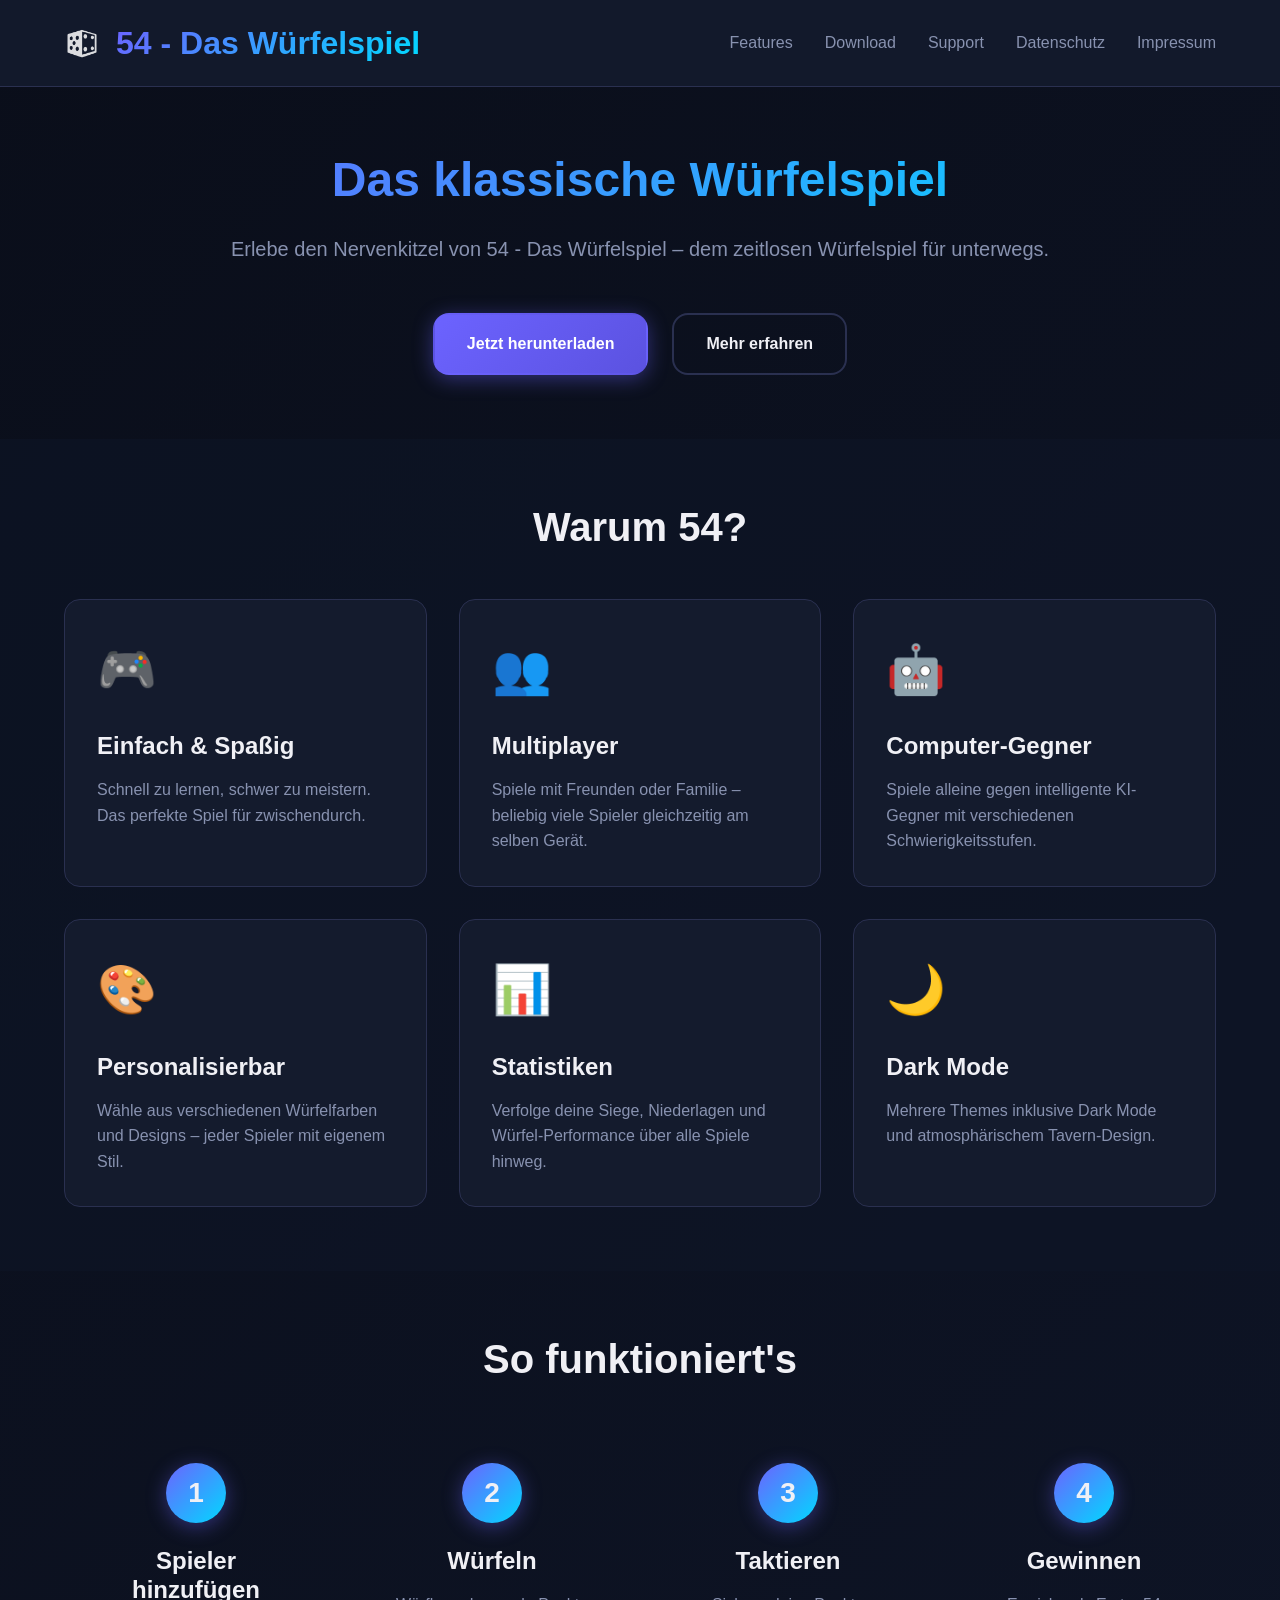
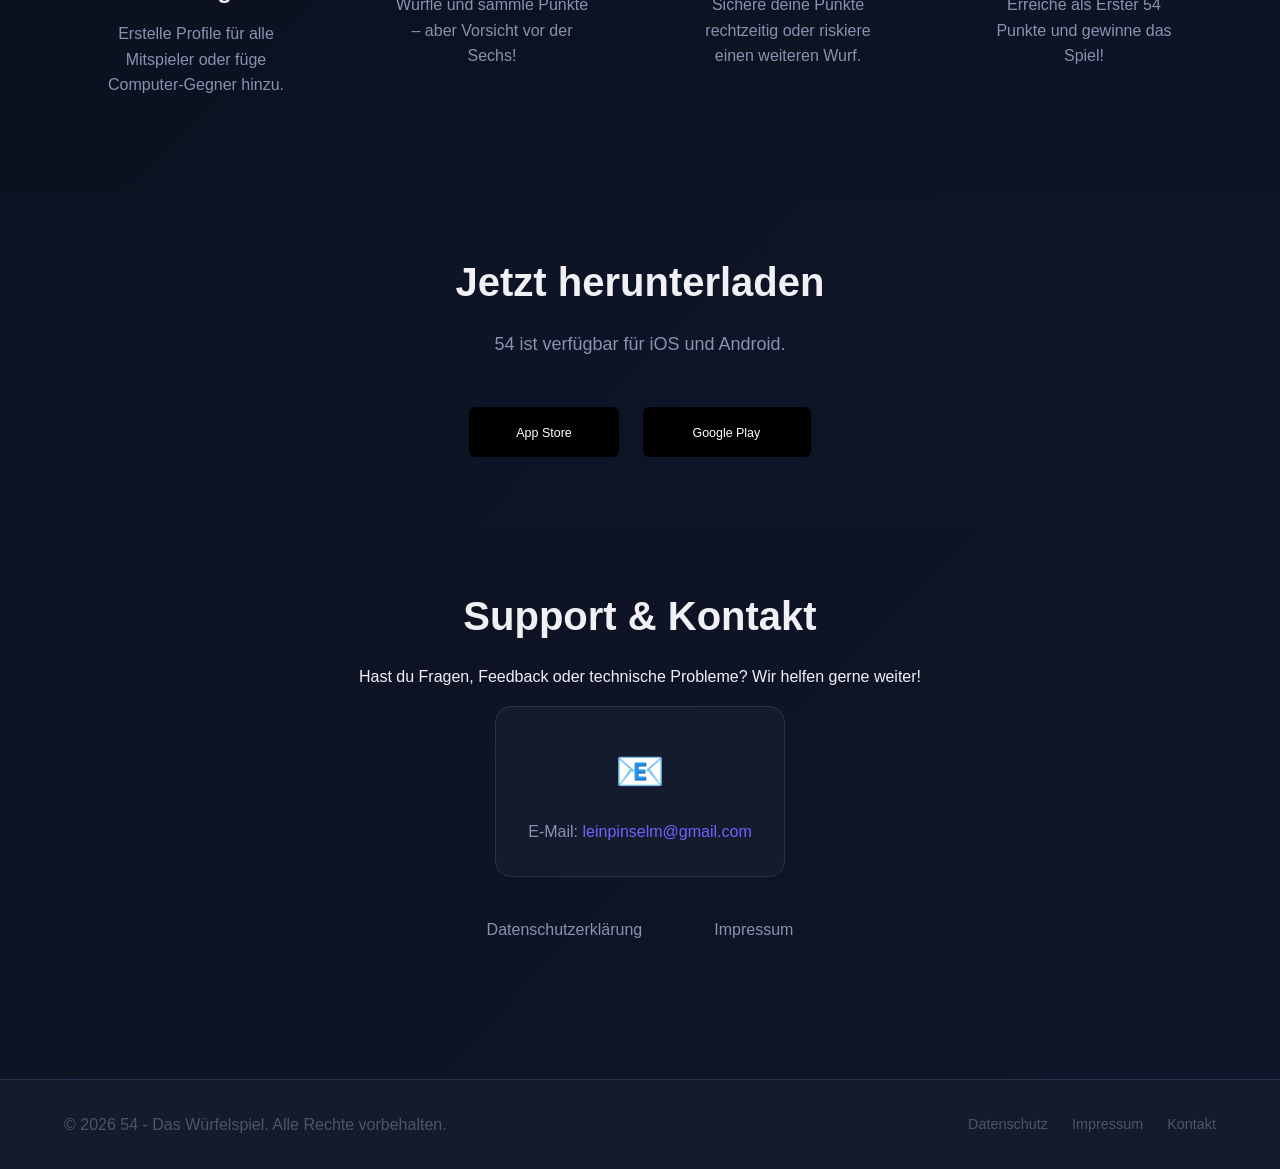
==== commit c4925c16: "Add files via upload" ====
--- a/docs/index.html
+++ b/docs/index.html
@@ -37,6 +37,7 @@
                 <a href="#download">Download</a>
                 <a href="#support">Support</a>
                 <a href="privacy.html">Datenschutz</a>
+                <a href="imprint.html">Impressum</a>
             </nav>
         </div>
     </header>
@@ -127,7 +128,7 @@
                     <a href="#" class="store-badge" aria-label="Download on the App Store">
                         <img src="data:image/svg+xml,%3Csvg xmlns='http://www.w3.org/2000/svg' width='120' height='40' viewBox='0 0 120 40'%3E%3Crect fill='%23000' width='120' height='40' rx='5'/%3E%3Ctext x='60' y='24' font-family='Arial' font-size='10' fill='%23fff' text-anchor='middle'%3EApp Store%3C/text%3E%3C/svg%3E" alt="Download on the App Store">
                     </a>
-                    <a href="#" class="store-badge" aria-label="Get it on Google Play">
+                    <a href="https://play.google.com/store/apps/details?id=de.ml.fiftyfour" class="store-badge" aria-label="Get it on Google Play">
                         <img src="data:image/svg+xml,%3Csvg xmlns='http://www.w3.org/2000/svg' width='135' height='40' viewBox='0 0 135 40'%3E%3Crect fill='%23000' width='135' height='40' rx='5'/%3E%3Ctext x='67' y='24' font-family='Arial' font-size='10' fill='%23fff' text-anchor='middle'%3EGoogle Play%3C/text%3E%3C/svg%3E" alt="Get it on Google Play">
                     </a>
                 </div>
@@ -146,6 +147,7 @@
                 </div>
                 <div class="support-links">
                     <a href="privacy.html" class="support-link">Datenschutzerklärung</a>
+                    <a href="imprint.html" class="support-link">Impressum</a>
                 </div>
             </div>
         </section>
@@ -156,6 +158,7 @@
             <p>&copy; 2026 54 - Das Würfelspiel. Alle Rechte vorbehalten.</p>
             <nav class="footer-nav">
                 <a href="privacy.html">Datenschutz</a>
+                <a href="imprint.html">Impressum</a>
                 <a href="#support">Kontakt</a>
             </nav>
         </div>
